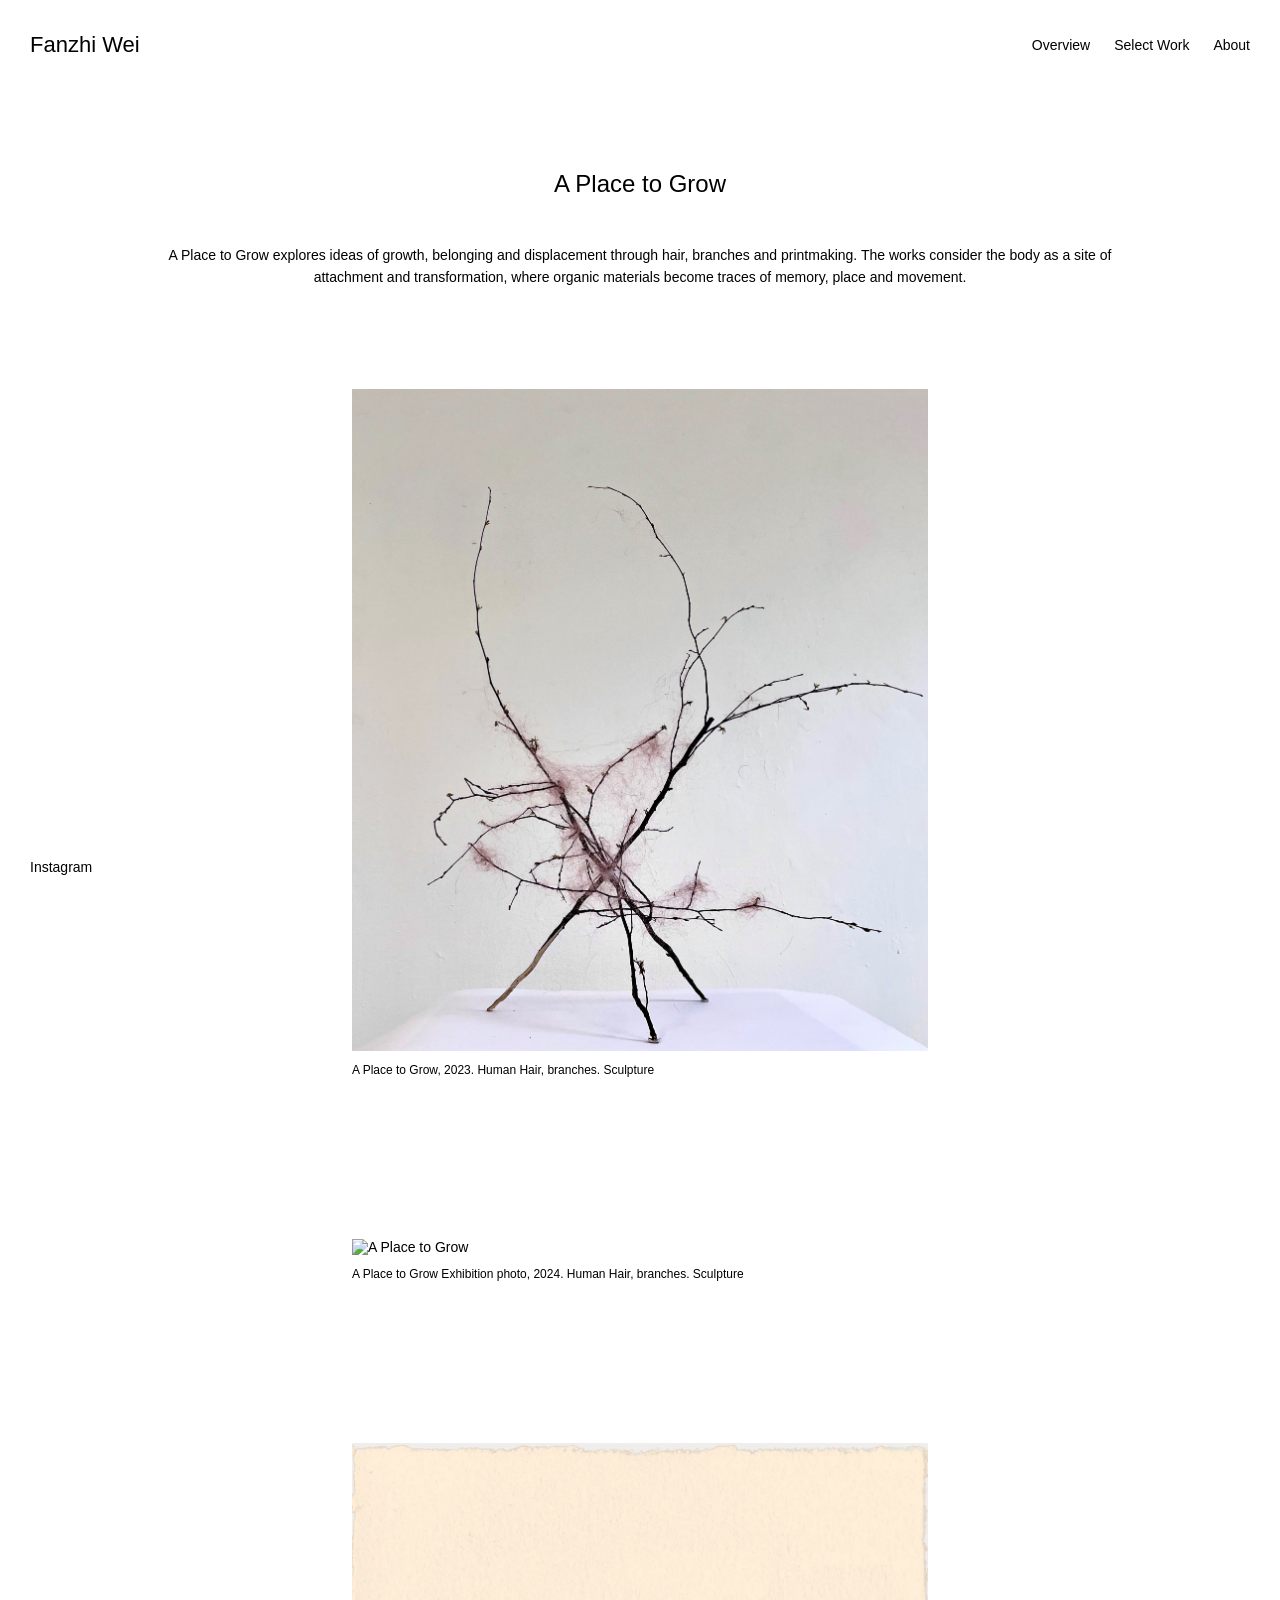
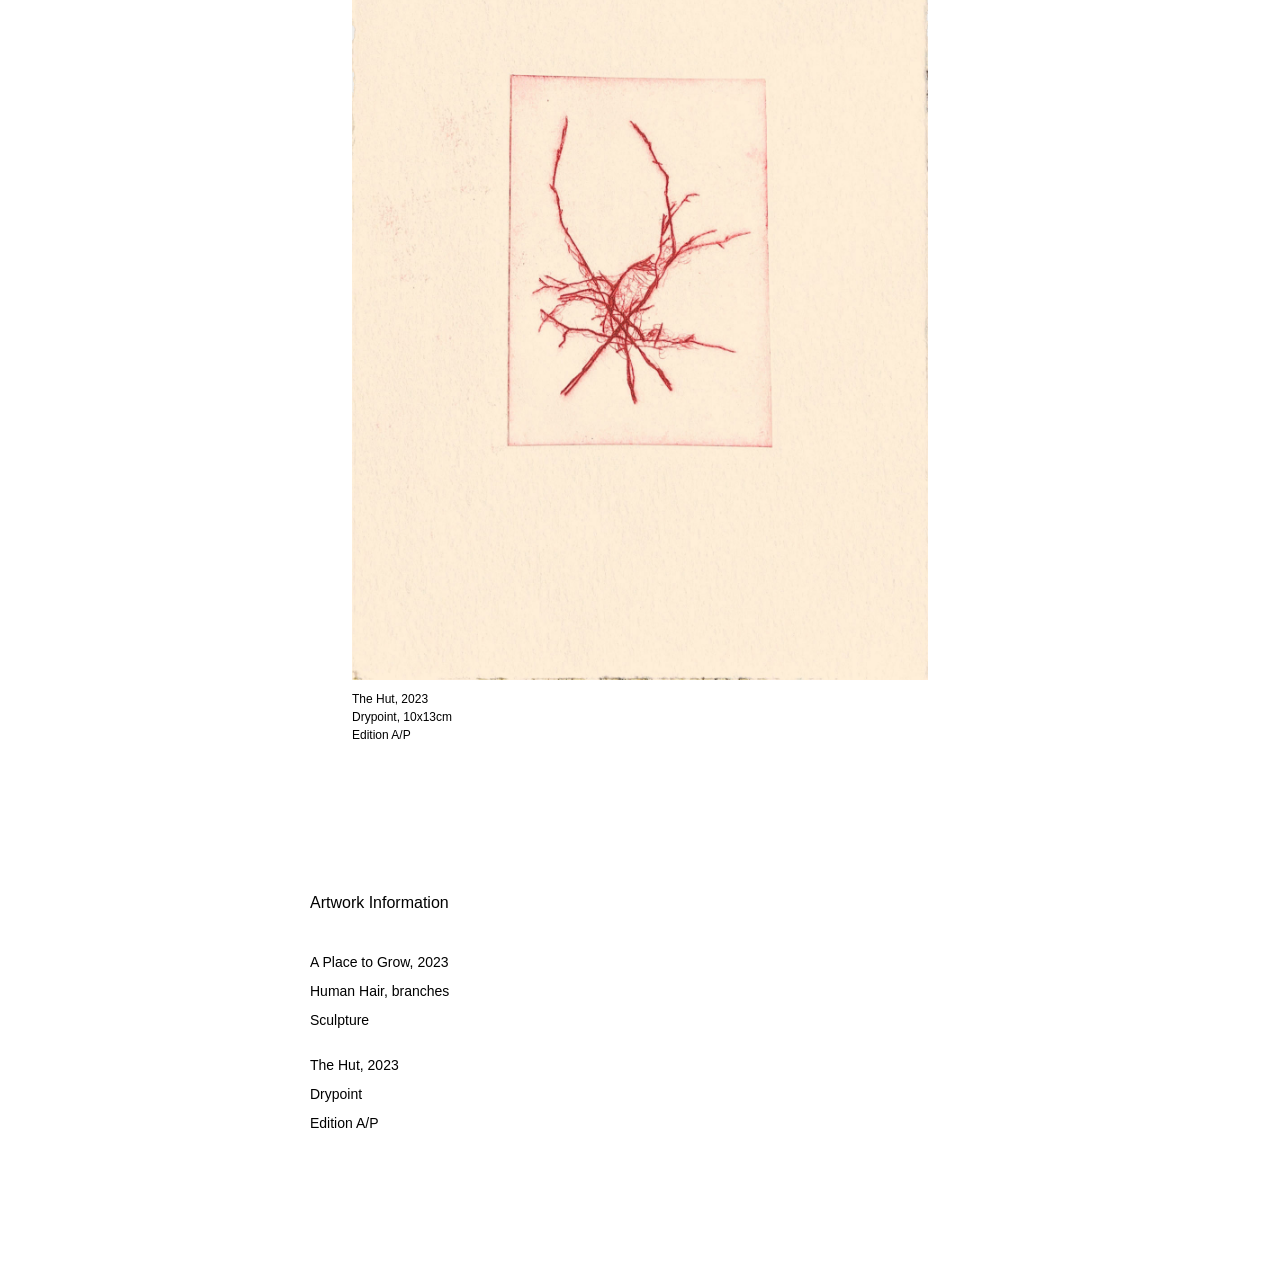
==== a-place-to-grow.html @ f87d7dd7 "Initial commit" ====
<!DOCTYPE html>
<html lang="en">

<head>

    <meta charset="UTF-8">

    <meta name="viewport" content="width=device-width, initial-scale=1.0">

    <title>A Place to Grow — Fanzhi Wei</title>

    <link rel="stylesheet" href="style.css">

</head>


<body>


    <!-- Header -->

    <header class="site-header">

        <a href="index.html" class="artist-name">
            Fanzhi Wei
        </a>


        <nav class="main-navigation">

            <a href="index.html">
                Overview
            </a>


            <div class="work-menu">

                <a href="select-work.html" class="work-link">
                    Select Work
                </a>


                <div class="work-dropdown">

                    <a href="entangled-body.html">
                        Entangled Body
                    </a>

                    <a href="a-place-to-grow.html">
                        A Place to Grow
                    </a>

                    <a href="hair.html">
                        Hair
                    </a>

                    <a href="printmaking.html">
                        Printmaking
                    </a>

                    <a href="ceramics.html">
                        Ceramics
                    </a>

                    <a href="material-trace.html">
                        Material / Trace
                    </a>

                </div>

            </div>


            <a href="about.html">
                About
            </a>

        </nav>

    </header>



    <!-- Project Page -->

    <main class="project-page">


        <!-- Project Header -->

        <section class="project-header">

            <h1>
                A Place to Grow
            </h1>


            <div class="project-statement">

                <p>
                    A Place to Grow explores ideas of growth,
                    belonging and displacement through hair,
                    branches and printmaking. The works consider
                    the body as a site of attachment and transformation,
                    where organic materials become traces of memory,
                    place and movement.
                </p>

            </div>

        </section>



        <!-- Project Images -->

        <section class="project-images">


            <!-- Artwork 01 -->

            <figure class="project-image">

                <img
                    class="portrait-image"
                    src="images/A-Place-to-Grow-exhibitionshooting01.jpg
                    "
                    alt="A Place to Grow"
                >

                <figcaption>
                    A Place to Grow, 2023. Human Hair, branches. Sculpture
                </figcaption>

            </figure>


            <!-- Artwork 02 -->

            <figure class="project-image">

                <img
                    class="portrait-image"
                    src="images/A Place to Grow exhibitionshooting06.jpg"
                    alt="A Place to Grow"
                >

                <figcaption>
                    A Place to Grow Exhibition photo, 2024. Human Hair, branches. Sculpture
                </figcaption>

            </figure> 


            <!-- Artwork 03 -->

            <figure class="project-image">

                <img
                    class="portrait-image"
                    src="images/A Place to Grow Drypoint.jpg"
                    alt="A Place to Grow Drypoint"
                >

                <figcaption>
                    The Hut, 2023<br>
                    Drypoint, 10x13cm<br>
                    Edition A/P
                </figcaption>

            </figure> 


        </section>



        <!-- Artwork Information -->

        <section class="artwork-information">

            <h2>
                Artwork Information
            </h2>


            <div class="artwork-info-item">

                <p>
                    A Place to Grow, 2023
                </p>

                <p>
                    Human Hair, branches
                </p>

                <p>
                    Sculpture
                </p>


                <br>


                <p>
                    The Hut, 2023
                </p>

                <p>
                    Drypoint
                </p>

                <p>
                    Edition A/P
                </p>

            </div>

        </section>


    </main>



    <!-- Instagram -->

    <a
        href="https://www.instagram.com/fanzhiweiart/"
        target="_blank"
        class="instagram"
        aria-label="Instagram"
    >
        Instagram
    </a>


</body>

</html>
---- style.css ----
/* =========================
   Basic settings
========================= */

* {
    box-sizing: border-box;
}

html,
body {
    margin: 0;
    padding: 0;
    width: 100%;
    height: 100%;
}

body {
    background: white;
    color: black;
    font-family: Arial, Helvetica, sans-serif;
    font-size: 14px;
}


/* =========================
   Header
========================= */

.site-header {
    position: fixed;
    top: 0;
    left: 0;

    width: 100%;
    height: 90px;

    padding: 0 30px;

    display: flex;
    align-items: center;
    justify-content: space-between;

    z-index: 100;
}


/* Artist name */

.artist-name {
    color: black;
    text-decoration: none;

    font-size: 22px;
    line-height: 1;
}


/* Navigation */

.main-navigation {
    display: flex;
    align-items: center;
    gap: 24px;
}
.work-dropdown {
    font-size: 14px;
}
.main-navigation a {
    color: black;
    text-decoration: none;
    white-space: nowrap;
}

.main-navigation a:hover {
    opacity: 0.5;
}


.work-menu {
    position: relative;
}

.work-dropdown {
    position: absolute;

    top: 100%;
    right: 0;

    display: flex;
    flex-direction: column;

    gap: 8px;

    min-width: 180px;

    padding: 14px 16px;

    background: rgba(255, 255, 255, 0.788);

   border: 1px solid rgba(0, 0, 0, 0.3);

    opacity: 0;
    visibility: hidden;
    pointer-events: none;

    transform: translateY(-5px);

    transition:
        opacity 0.2s ease,
        transform 0.2s ease,
        visibility 0.2s ease;

    z-index: 200;
}

.work-menu:hover .work-dropdown {
    opacity: 1;
    visibility: visible;
    pointer-events: auto;

    transform: translateY(0);
}

.work-dropdown a {
    display: block;

    color: black;
    text-decoration: none;
    white-space: nowrap;
}

.work-dropdown a:hover {
    opacity: 0.5;
}



/* =========================
   Overview
========================= */

.overview {
    position: relative;

    width: 100%;
    height: 100vh;

    overflow: hidden;
}


/* =========================
   Slider buttons
========================= */

.slider-button {
    position: absolute;

    top: 50%;

    transform: translateY(-50%);

    z-index: 50;

    width: 50px;
    height: 50px;

    border: none;

    background: transparent;

    color: black;

    font-family: Arial, Helvetica, sans-serif;
    font-size: 24px;

    cursor: pointer;

    display: flex;
    align-items: center;
    justify-content: center;

    padding: 0;
}

.slider-button:hover {
    opacity: 0.5;
}


.slider-prev {
    left: 35px;
}

.slider-next {
    right: 35px;
}

/* Horizontal artwork scrolling area */

.artwork-scroll {
    position: absolute;

    top: 90px;
    left: 0;

    width: 100%;
    height: calc(100vh - 90px);

    display: flex;
    align-items: center;

    gap: 8vw;

    overflow-x: auto;
    overflow-y: hidden;

    padding-left: 10vw;
    padding-right: 10vw;

    scroll-snap-type: x mandatory;

    scrollbar-width: none;
}

.artwork-scroll::-webkit-scrollbar {
    display: none;
}


/* Each artwork */

.overview-artwork {
    position: relative;

    flex: 0 0 100%;

    height: 100%;

    display: flex;
    align-items: center;
    justify-content: center;

    scroll-snap-align: center;
}




.image-container {
    position: relative;

    max-width: 70vw;
    max-height: 70vh;

    display: inline-block;
}

/* Artwork image */

.overview-artwork img {
    display: block;

    max-width: 70vw;
    max-height: 70vh;

    width: auto;
    height: auto;

    object-fit: contain;
}


/* Artwork title */

.artwork-title {
    position: absolute;

    left: 18px;
    bottom: 18px;

    color: white;

    font-size: 14px;
    line-height: 1.2;

    z-index: 2;

    pointer-events: none;
}


/* =========================
   Instagram
========================= */

.instagram {
    position: fixed;

    left: 30px;
    bottom: 25px;

    color: black;
    text-decoration: none;

    font-size: 14px;

    z-index: 100;
}

.instagram:hover {
    opacity: 0.5;
}


/* =========================
   Mobile
========================= */

@media (max-width: 700px) {
/* =========================
   About Mobile
========================= */

@media (max-width: 700px) {

    .about-page {

        padding-top: 110px;

        padding-bottom: 100px;

    }


    .about-layout {

        width: 88vw;

        display: flex;

        flex-direction: column;

    }


    .about-photo {

        width: 100%;

        padding-top: 20px;

        padding-bottom: 70px;

        justify-content: center;

    }


    .about-photo img {

        width: 45vw;

        max-width: 220px;

    }


    .about-content {

        width: 100%;

    }


    .about-section {

        padding-bottom: 90px;

    }


    .about-section h1 {

        font-size: 20px;

        margin-bottom: 40px;

    }


    .about-section h2 {

        font-size: 16px;

        margin-bottom: 30px;

    }


    .about-statement p {

        font-size: 14px;

        line-height: 1.65;

    }


    .about-list-item {

        grid-template-columns: 1fr;

        row-gap: 5px;

    }


    .exhibition-item {

        grid-template-columns: 60px 1fr;

        column-gap: 20px;

    }

}
   .site-header {
    position: fixed;
    top: 0;
    left: 0;

    width: 100%;
    height: 90px;

    padding: 0 30px;

    display: flex;
    align-items: center;
    justify-content: center;

    gap: 120px;

    z-index: 100;
}

    .artist-name {
        font-size: 28px;
        line-height: 1;
    }

    .main-navigation {
        gap: 12px;
        font-size: 12px;
    }

    .overview {
        padding-top: 70px;
    }

    .artwork-scroll {
        padding-left: 5vw;
        padding-right: 5vw;

        gap: 5vw;
    }

   

    .instagram {
        left: 18px;
        bottom: 18px;
    }
}
/* =========================
   Select Work Page
========================= */

.select-work-page {
    width: 100%;
    min-height: 100vh;

    padding-top: 150px;
    padding-bottom: 100px;

    display: flex;
    justify-content: center;
}


.project-list {
    width: 80vw;

    display: flex;
    flex-direction: column;

    align-items: center;

    gap: 22px;
}


.project-link {
    color: black;

    text-decoration: none;

    font-size: 14px;

    line-height: 1.3;

    transition: opacity 0.2s ease;
}


.project-link:hover {
    opacity: 0.45;
}
/* =========================
   Project Page
========================= */

.project-page {
    width: 100%;

    padding-top: 130px;
    padding-bottom: 120px;
}


/* =========================
   Project Header
========================= */

.project-header {
    width: 100%;

    text-align: center;

    padding: 40px 20px 100px;
}


.project-header h1 {
    margin: 0;

    font-size: 24px;

    font-weight: normal;

    line-height: 1.2;
}


.project-statement {
    width: 85vw;
    max-width: 1000px;
    margin: 45px auto 0;
}


.project-statement p {
    margin: 0;

    font-size: 14px;

    line-height: 1.6;
}


/* =========================
   Project Images
========================= */

.project-images {
    width: 100%;

    display: flex;

    flex-direction: column;

    align-items: center;

    gap: 160px;

    padding: 0 5vw;
}


.project-image {
    margin: 0;

    width: 100%;

    display: flex;

    flex-direction: column;

    align-items: center;
}
.project-image figcaption {
    width: 75vw;

    margin-top: 12px;

    font-size: 11px;

    line-height: 1.5;

    text-align: left;

    color: black;
}

.project-image:has(.portrait-image) figcaption {
    width: 43vw;
}


.project-image img {
    display: block;

    width: 75vw;

    height: auto;

    object-fit: contain;
}
.project-image img.portrait-image {
    width: 43vw;
}

/* =========================
   Artwork Information
========================= */

.artwork-information {
    width: 100%;

    max-width: 700px;

    margin: 150px auto 0;

    padding: 0 20px;
}


.artwork-information h2 {
    margin: 0 0 40px;

    font-size: 16px;

    font-weight: normal;
}


.artwork-info-item p {
    margin: 0 0 8px;

    font-size: 14px;

    line-height: 1.5;
}

/* =========================
   Fullscreen Image Viewer
========================= */

.image-lightbox {
    position: fixed;
    inset: 0;

    width: 100vw;
    height: 100vh;

    background: rgba(255, 255, 255, 0.96);

    display: flex;
    align-items: center;
    justify-content: center;

    padding: 20px;

    z-index: 99999;

    opacity: 0;
    visibility: hidden;

    transition: opacity 0.2s ease;

    cursor: zoom-out;
}

.image-lightbox.active {
    opacity: 1;
    visibility: visible;
}

.image-lightbox img {
    display: block !important;

    width: auto !important;
    height: auto !important;

    max-width: 130vw !important;
    max-height: 130vh !important;

    object-fit: contain;

    cursor: zoom-out;
}
/* =========================
   Printmaking Categories
========================= */

.printmaking-categories {

    width: 100%;

    min-height: 45vh;

    display: flex;

    align-items: center;

    justify-content: center;

    gap: 12vw;

}


.printmaking-category {

    color: black;

    text-decoration: none;

    font-size: 18px;

}


.printmaking-category:hover {

    opacity: 0.5;

}

/* =========================
   Printmaking Artwork Images
========================= */

.project-images .project-image {
    width: 45vw;
    max-width: 600px;
    margin: 0 auto;
}

.project-images .project-image img {
    width: 100%;
    height: auto;
    display: block;
}

.project-images .project-image figcaption {
    width: 100%;
    text-align: left;
    margin-top: 10px;
    font-size: 12px;
    line-height: 1.5;
}
/* =========================
   Material / Trace
   Detail Image Grid
========================= */

.detail-image-grid {

    width: 70%;

    margin-left: auto;
    margin-right: auto;

    display: grid;

    grid-template-columns: repeat(2, 1fr);

    column-gap: 50px;

    row-gap: 120px;

    justify-content: center;

}


.detail-image {

    width: 100% !important;

    margin: 0 !important;

}


.detail-image img {

    display: block;

    width: 100%;

    height: auto;

    margin-left: auto;
    margin-right: auto;

}
/* =========================
   Global Image Lightbox
========================= */

.image-lightbox {

    position: fixed;

    inset: 0;

    width: 100vw;

    height: 100vh;

    background: rgba(255, 255, 255, 0.96);

    display: flex;

    align-items: center;

    justify-content: center;

    opacity: 0;

    visibility: hidden;

    pointer-events: none;

    z-index: 9999;

}


.image-lightbox.active {

    opacity: 1;

    visibility: visible;

    pointer-events: auto;

}


.lightbox-image {

    max-width: 90vw;

    max-height: 90vh;

    width: auto;

    height: auto;

    object-fit: contain;

    cursor: grab;

    user-select: none;

    -webkit-user-drag: none;

    transform-origin: center center;

}


.lightbox-image.dragging {

    cursor: grabbing;

}


body.lightbox-open {

    overflow: hidden;

}

/* =========================
   Screen Printing Image Zoom
========================= */

.screenprint-image {
    position: relative;

    z-index: 1;

    cursor: zoom-in;

    transition: transform 0.25s ease;

    transform-origin: center center;

    user-select: none;

    -webkit-user-drag: none;
}


.screenprint-image.zoomed {
    z-index: 9999;

    cursor: grab;

    transform: scale(2.5);
}


.screenprint-image.zoomed.dragging {
    z-index: 10000;

    cursor: grabbing;
}

/* =========================
   About Page
========================= */

.about-page {

    width: 100%;

    padding-top: 100px;

    padding-bottom: 150px;

}


/* =========================
   About Layout
========================= */

.about-layout {

    width: 90vw;

    margin: 0 auto;

    display: grid;

    grid-template-columns: 35vw 1fr;

    column-gap: 8vw;

    align-items: start;

}


/* =========================
   Artist Photo
========================= */

.about-photo {

    width: 35vw;

    display: flex;

    justify-content: center;

    align-items: flex-start;

    padding-top: 70px;

}


.about-photo img {

    display: block;

    width: 20vw;

    max-width: 300px;

    height: auto;

    object-fit: contain;

}


/* =========================
   About Content
========================= */

.about-content {

    width: 100%;

}


.about-section {

    width: 100%;

    margin: 0;

    padding-bottom: 130px;

}


.about-section h1,
.about-section h2 {

    margin: 0;

    font-weight: normal;

}


.about-section h1 {

    font-size: 24px;

    line-height: 1.2;

    margin-bottom: 55px;

}


.about-section h2 {

    font-size: 18px;

    line-height: 1.3;

    margin-bottom: 40px;

}


/* =========================
   Artist Statement
========================= */

.about-statement {

    max-width: 750px;

}


.about-statement p {

    margin: 0 0 24px;

    font-size: 15px;

    line-height: 1.8;

}


/* =========================
   Bio
========================= */

.about-text {

    max-width: 700px;

}


.about-text p {

    margin: 0 0 22px;

    font-size: 14px;

    line-height: 1.8;

}


/* =========================
   Education / Lists
========================= */

.about-list {

    width: 100%;

}


.about-list-item {

    display: grid;

    grid-template-columns: 260px 1fr;

    column-gap: 40px;

    margin-bottom: 24px;

    font-size: 14px;

    line-height: 1.8;

}


.about-list-item strong {

    font-weight: normal;

}


/* =========================
   Exhibitions
========================= */

.exhibition-item {

    display: grid;

    grid-template-columns: 80px 1fr;

    column-gap: 30px;

    margin-bottom: 22px;

    font-size: 14px;

    line-height: 1.8;

}


/* =========================
   CV
========================= */

.cv-section {

    padding-bottom: 80px;

}


.cv-content {

    max-width: 600px;

}


.cv-content p {

    margin: 0 0 25px;

    font-size: 14px;

    line-height: 1.8;

}


.cv-link {

    color: black;

    text-decoration: none;

    font-size: 14px;

}


.cv-link:hover {

    opacity: 0.5;

}
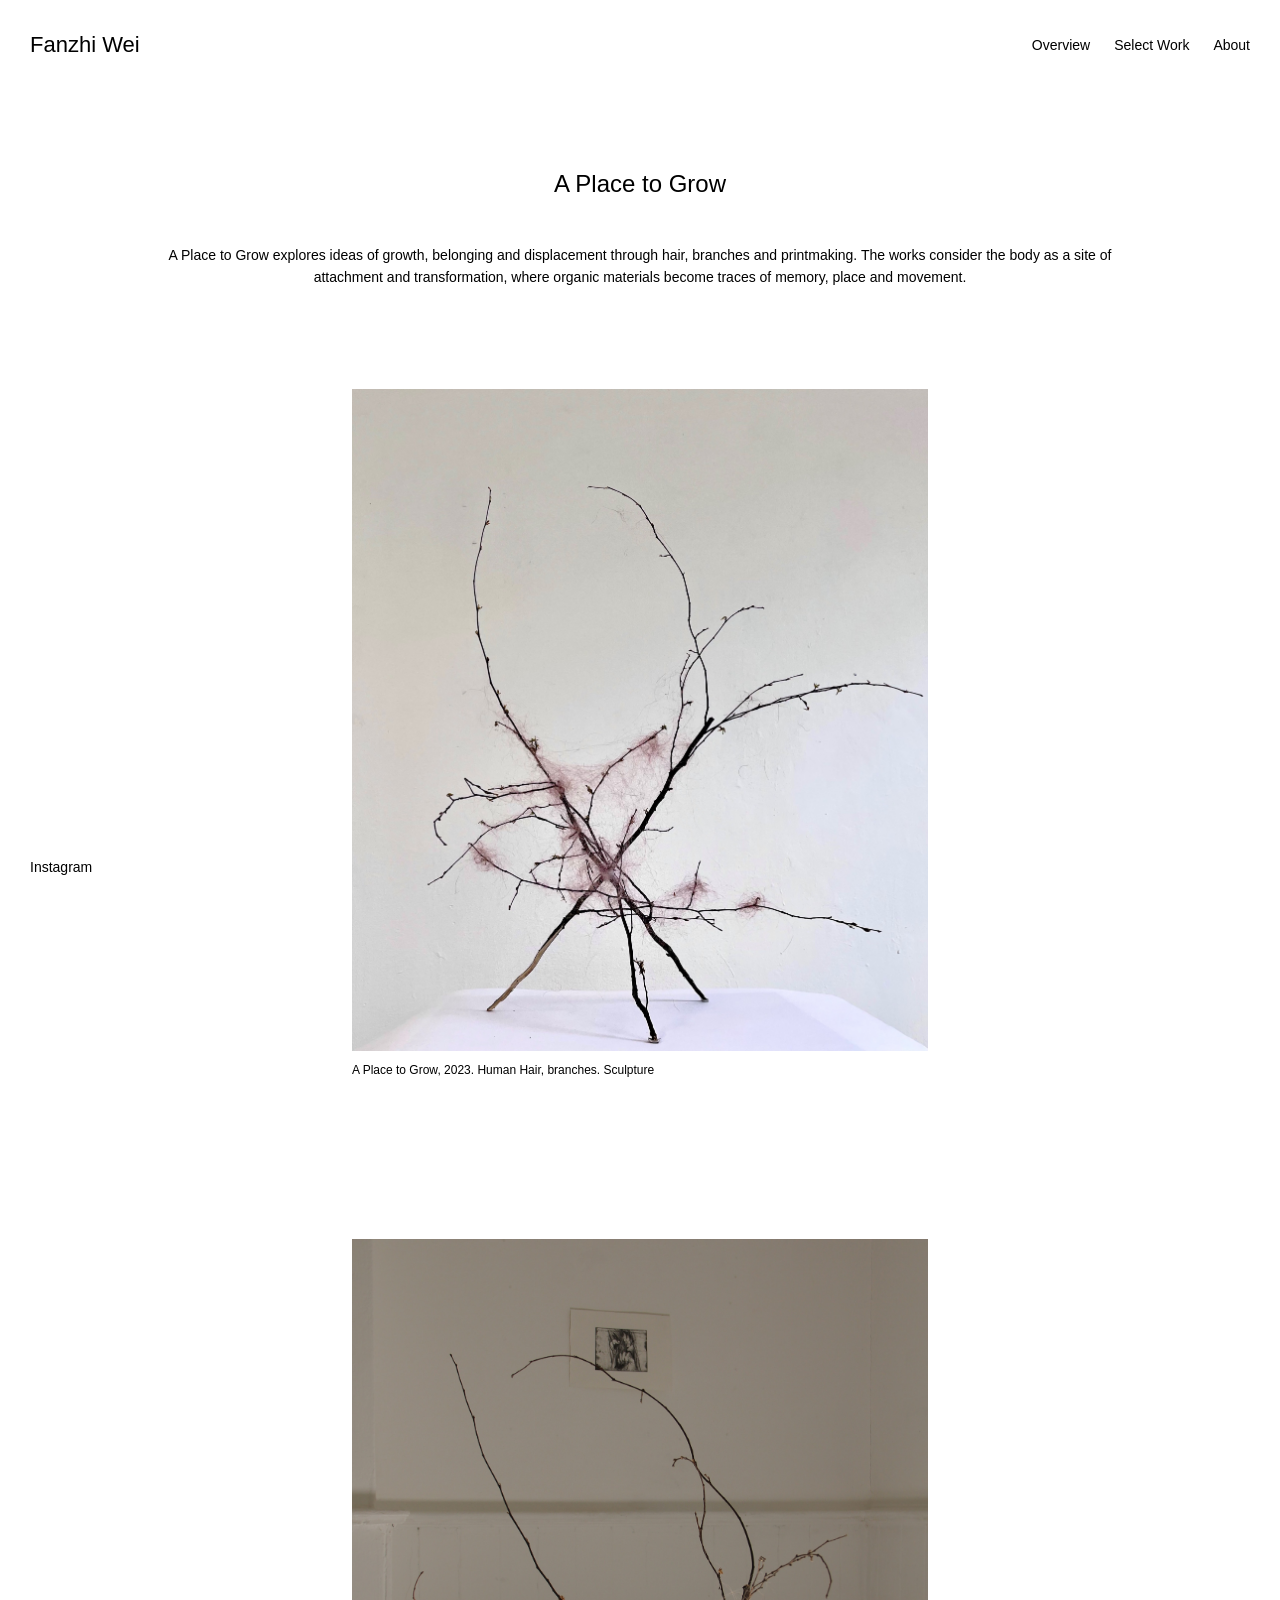
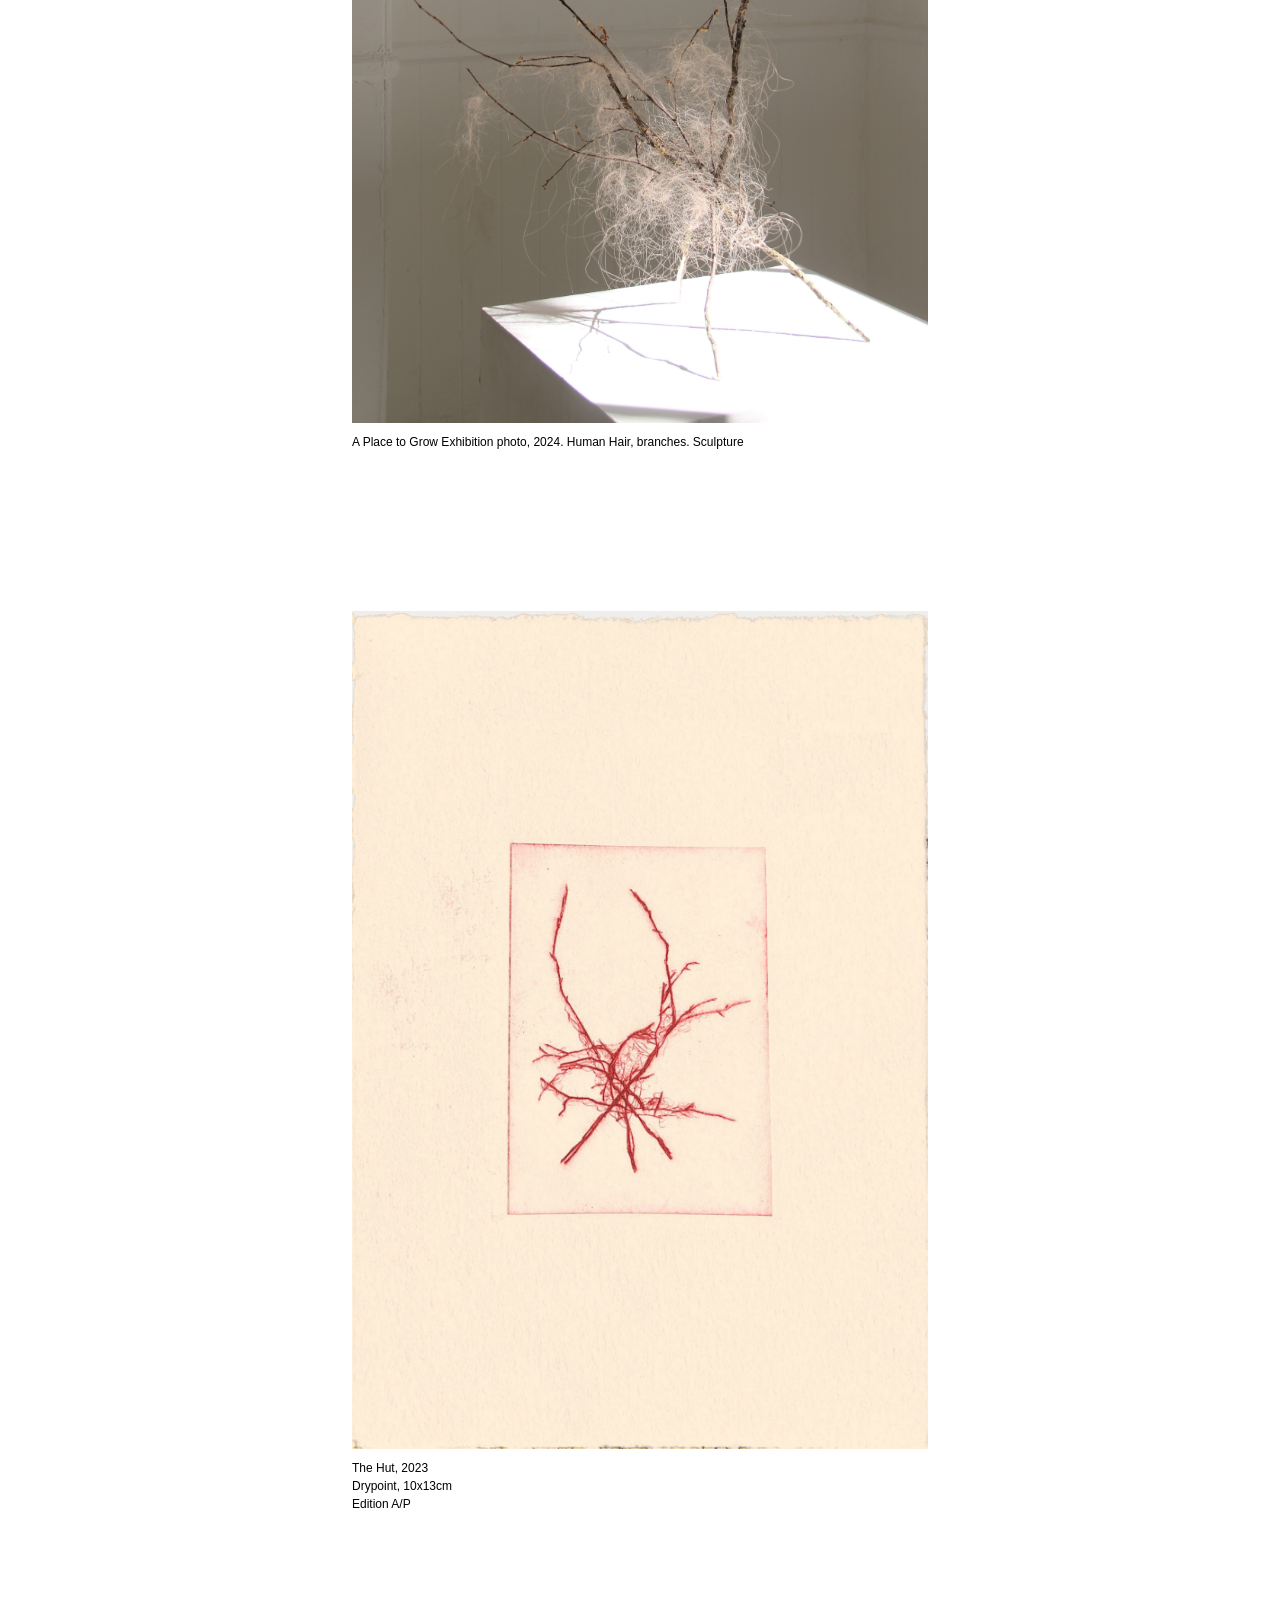
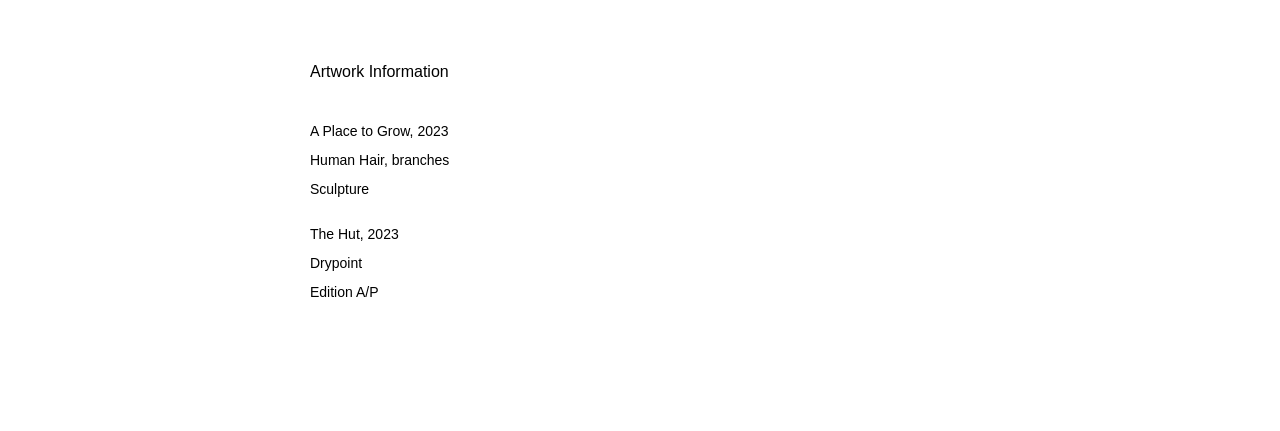
==== commit 1f9ed476: "Fix image source filename case sensitivity" ====
--- a/a-place-to-grow.html
+++ b/a-place-to-grow.html
@@ -141,7 +141,7 @@
 
                 <img
                     class="portrait-image"
-                    src="images/A Place to Grow exhibitionshooting06.jpg"
+                    src="images/A Place to Grow exhibitionshooting06.JPG"
                     alt="A Place to Grow"
                 >
 
@@ -237,4 +237,4 @@
 
 </body>
 
-</html>+</html>
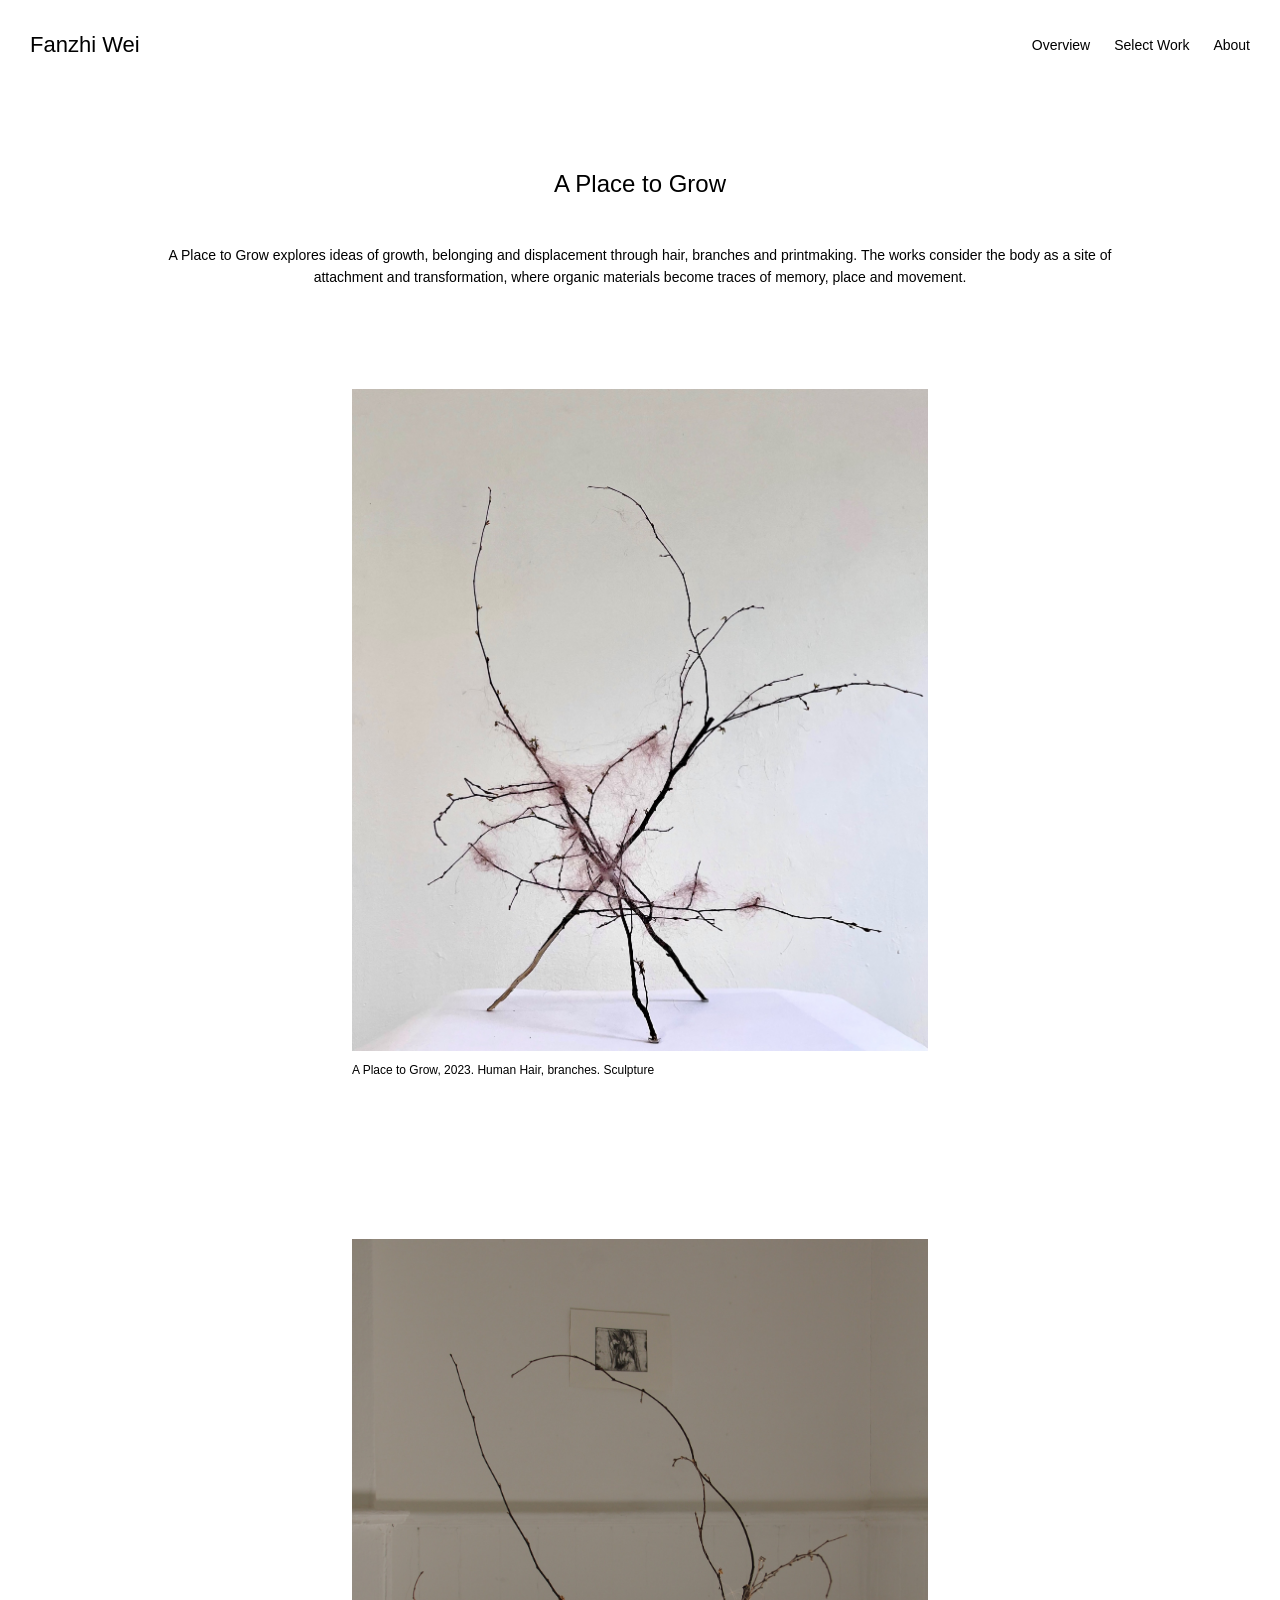
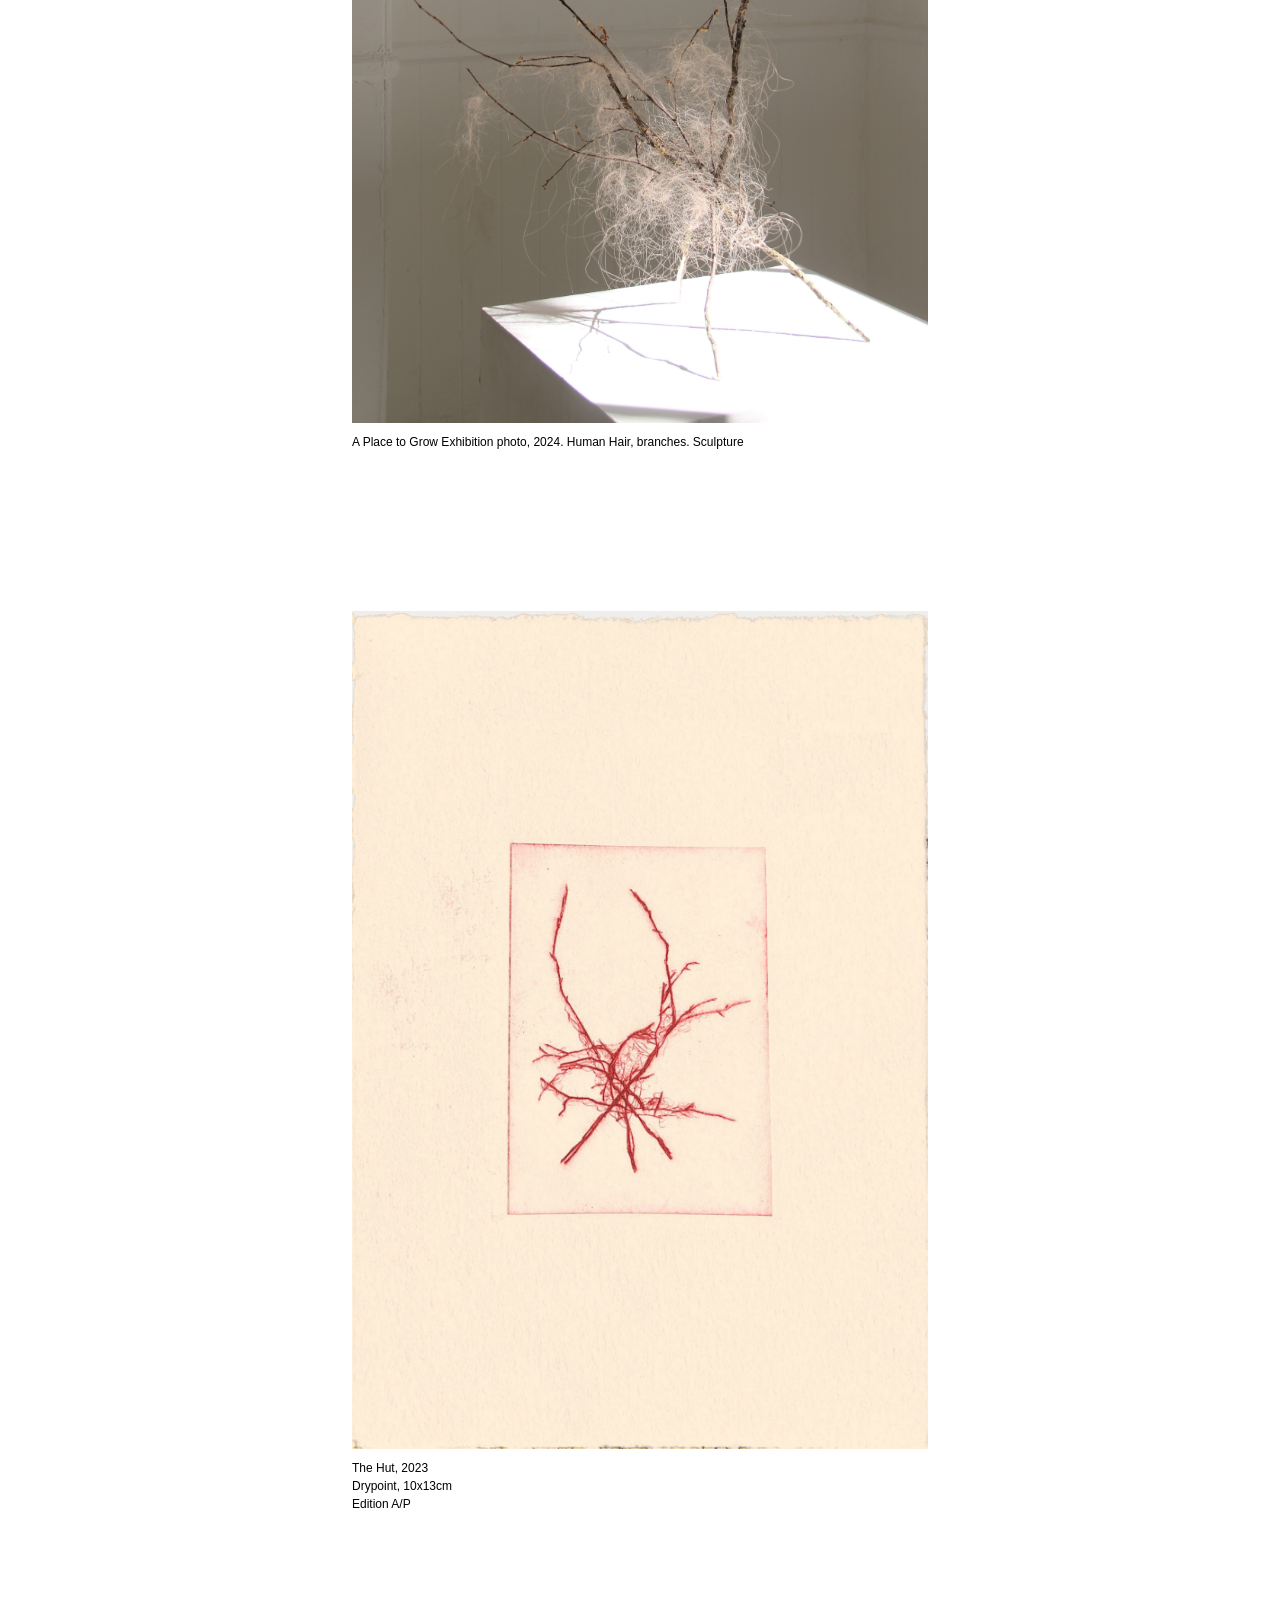
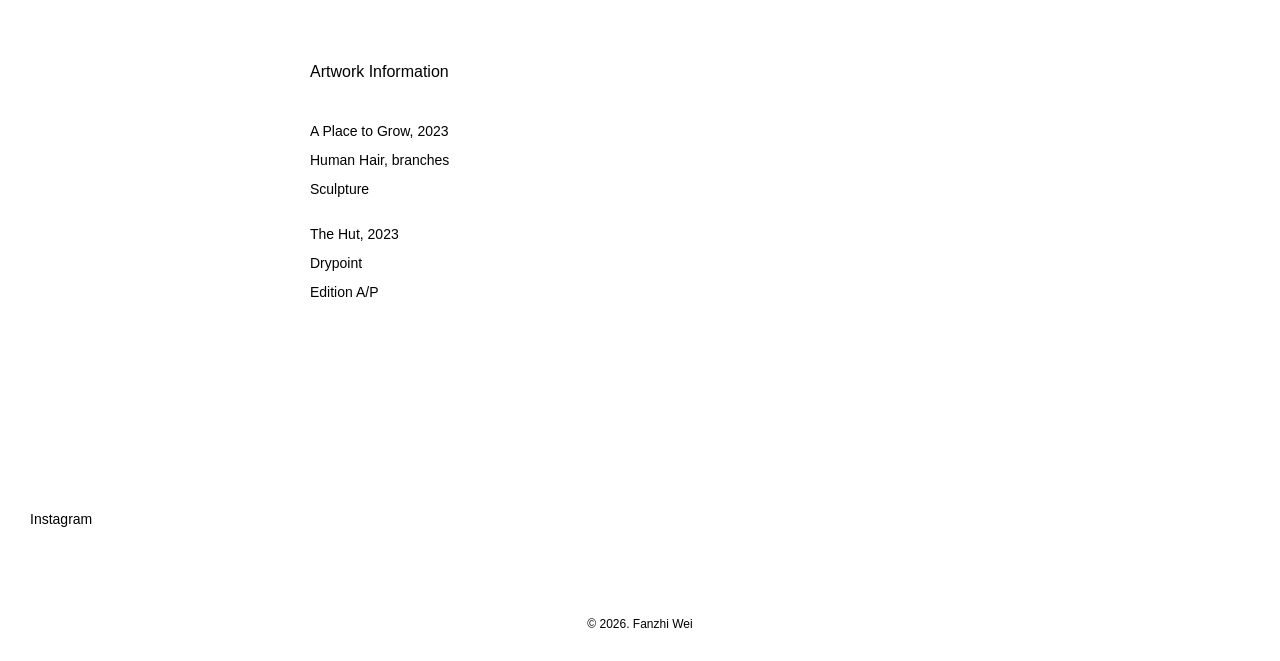
==== commit 746f66ef: "Add footer with copyright information" ====
--- a/a-place-to-grow.html
+++ b/a-place-to-grow.html
@@ -50,8 +50,8 @@
                         A Place to Grow
                     </a>
 
-                    <a href="hair.html">
-                        Hair
+                    <a href="hair-glove.html">
+                        Hair Glove
                     </a>
 
                     <a href="printmaking.html">
@@ -141,7 +141,7 @@
 
                 <img
                     class="portrait-image"
-                    src="images/A Place to Grow exhibitionshooting06.JPG"
+                    src="images/A-Place-to-Grow-exhibitionshooting06.JPG"
                     alt="A Place to Grow"
                 >
 
@@ -233,7 +233,11 @@
     >
         Instagram
     </a>
-
+    
+<script src="../image-lightbox.js"></script>
+    <footer class="site-footer">
+    © 2026. Fanzhi Wei
+</footer>
 
 </body>
 
--- a/style.css
+++ b/style.css
@@ -9,9 +9,10 @@
 html,
 body {
     margin: 0;
+   font-family: Arial, Helvetica, sans-serif;
     padding: 0;
     width: 100%;
-    height: 100%;
+    min-height: 100%;
 }
 
 body {
@@ -62,9 +63,11 @@
     align-items: center;
     gap: 24px;
 }
+
 .work-dropdown {
     font-size: 14px;
 }
+
 .main-navigation a {
     color: black;
     text-decoration: none;
@@ -97,7 +100,7 @@
 
     background: rgba(255, 255, 255, 0.788);
 
-   border: 1px solid rgba(0, 0, 0, 0.3);
+    border: 1px solid rgba(0, 0, 0, 0.3);
 
     opacity: 0;
     visibility: hidden;
@@ -134,7 +137,6 @@
 }
 
 
-
 /* =========================
    Overview
 ========================= */
@@ -143,7 +145,7 @@
     position: relative;
 
     width: 100%;
-    height: 100vh;
+    height: calc(100vh - 90px);
 
     overflow: hidden;
 }
@@ -196,16 +198,19 @@
     right: 35px;
 }
 
-/* Horizontal artwork scrolling area */
+
+/* =========================
+   Homepage Artwork Slider
+========================= */
 
 .artwork-scroll {
     position: absolute;
 
-    top: 90px;
+    top: 0;
     left: 0;
 
     width: 100%;
-    height: calc(100vh - 90px);
+    height: 100%;
 
     display: flex;
     align-items: center;
@@ -228,7 +233,9 @@
 }
 
 
-/* Each artwork */
+/* =========================
+   Each Homepage Artwork
+========================= */
 
 .overview-artwork {
     position: relative;
@@ -245,7 +252,9 @@
 }
 
 
-
+/* =========================
+   Homepage Image Container
+========================= */
 
 .image-container {
     position: relative;
@@ -256,7 +265,10 @@
     display: inline-block;
 }
 
-/* Artwork image */
+
+/* =========================
+   Homepage Artwork Image
+========================= */
 
 .overview-artwork img {
     display: block;
@@ -271,7 +283,9 @@
 }
 
 
-/* Artwork title */
+/* =========================
+   Artwork title
+========================= */
 
 .artwork-title {
     position: absolute;
@@ -295,10 +309,14 @@
 ========================= */
 
 .instagram {
-    position: fixed;
-
-    left: 30px;
-    bottom: 25px;
+    position: relative;
+
+    display: block;
+
+    left: auto;
+    bottom: auto;
+
+    margin: 80px 30px 30px;
 
     color: black;
     text-decoration: none;
@@ -314,371 +332,220 @@
 
 
 /* =========================
-   Mobile
-========================= */
-
-@media (max-width: 700px) {
-/* =========================
-   About Mobile
-========================= */
-
-@media (max-width: 700px) {
-
-    .about-page {
-
-        padding-top: 110px;
-
-        padding-bottom: 100px;
-
-    }
-
-
-    .about-layout {
-
-        width: 88vw;
-
-        display: flex;
-
-        flex-direction: column;
-
-    }
-
-
-    .about-photo {
-
-        width: 100%;
-
-        padding-top: 20px;
-
-        padding-bottom: 70px;
-
-        justify-content: center;
-
-    }
-
-
-    .about-photo img {
-
-        width: 45vw;
-
-        max-width: 220px;
-
-    }
-
-
-    .about-content {
-
-        width: 100%;
-
-    }
-
-
-    .about-section {
-
-        padding-bottom: 90px;
-
-    }
-
-
-    .about-section h1 {
-
-        font-size: 20px;
-
-        margin-bottom: 40px;
-
-    }
-
-
-    .about-section h2 {
-
-        font-size: 16px;
-
-        margin-bottom: 30px;
-
-    }
-
-
-    .about-statement p {
-
-        font-size: 14px;
-
-        line-height: 1.65;
-
-    }
-
-
-    .about-list-item {
-
-        grid-template-columns: 1fr;
-
-        row-gap: 5px;
-
-    }
-
-
-    .exhibition-item {
-
-        grid-template-columns: 60px 1fr;
-
-        column-gap: 20px;
-
-    }
-
-}
-   .site-header {
+   Select Work Page
+========================= */
+
+.select-work-page {
+    width: 100%;
+    min-height: 100vh;
+
+    padding-top: 150px;
+    padding-bottom: 100px;
+
+    display: flex;
+    justify-content: center;
+}
+
+
+.project-list {
+    width: 80vw;
+
+    display: flex;
+    flex-direction: column;
+
+    align-items: center;
+
+    gap: 22px;
+}
+
+
+.project-link {
+    color: black;
+
+    text-decoration: none;
+
+    font-size: 14px;
+
+    line-height: 1.3;
+
+    transition: opacity 0.2s ease;
+}
+
+
+.project-link:hover {
+    opacity: 0.45;
+}
+
+
+/* =========================
+   Project Page
+========================= */
+
+.project-page {
+    width: 100%;
+
+    padding-top: 130px;
+    padding-bottom: 120px;
+}
+
+
+/* =========================
+   Project Header
+========================= */
+
+.project-header {
+    width: 100%;
+
+    text-align: center;
+
+    padding: 40px 20px 100px;
+}
+
+
+.project-header h1 {
+    margin: 0;
+
+    font-size: 24px;
+
+    font-weight: normal;
+
+    line-height: 1.2;
+}
+
+
+.project-statement {
+    width: 85vw;
+    max-width: 1000px;
+
+    margin: 45px auto 0;
+}
+
+
+.project-statement p {
+    margin: 0;
+
+    font-size: 14px;
+
+    line-height: 1.6;
+}
+
+
+/* =========================
+   Project Images
+========================= */
+
+.project-images {
+    width: 100%;
+
+    display: flex;
+    flex-direction: column;
+
+    align-items: center;
+
+    gap: 160px;
+
+    padding: 0 5vw;
+}
+
+
+.project-image {
+    margin: 0;
+
+    width: 100%;
+
+    display: flex;
+    flex-direction: column;
+
+    align-items: center;
+}
+
+
+.project-image figcaption {
+    width: 75vw;
+
+    margin-top: 12px;
+
+    font-size: 11px;
+
+    line-height: 1.5;
+
+    text-align: left;
+
+    color: black;
+}
+
+
+.project-image:has(.portrait-image) figcaption {
+    width: 43vw;
+}
+
+
+.project-image img {
+    display: block;
+
+    width: 75vw;
+
+    height: auto;
+
+    object-fit: contain;
+}
+
+
+.project-image img.portrait-image {
+    width: 43vw;
+}
+
+
+/* =========================
+   Artwork Information
+========================= */
+
+.artwork-information {
+    width: 100%;
+
+    max-width: 700px;
+
+    margin: 150px auto 0;
+
+    padding: 0 20px;
+}
+
+
+.artwork-information h2 {
+    margin: 0 0 40px;
+
+    font-size: 16px;
+
+    font-weight: normal;
+}
+
+
+.artwork-info-item p {
+    margin: 0 0 8px;
+
+    font-size: 14px;
+
+    line-height: 1.5;
+}
+
+
+/* =========================
+   Fullscreen Image Viewer
+========================= */
+
+.image-lightbox {
     position: fixed;
-    top: 0;
-    left: 0;
-
-    width: 100%;
-    height: 90px;
-
-    padding: 0 30px;
+    inset: 0;
+
+    width: 100vw;
+    height: 100vh;
+
+    background: rgba(255, 255, 255, 0.96);
 
     display: flex;
     align-items: center;
     justify-content: center;
 
-    gap: 120px;
-
-    z-index: 100;
-}
-
-    .artist-name {
-        font-size: 28px;
-        line-height: 1;
-    }
-
-    .main-navigation {
-        gap: 12px;
-        font-size: 12px;
-    }
-
-    .overview {
-        padding-top: 70px;
-    }
-
-    .artwork-scroll {
-        padding-left: 5vw;
-        padding-right: 5vw;
-
-        gap: 5vw;
-    }
-
-   
-
-    .instagram {
-        left: 18px;
-        bottom: 18px;
-    }
-}
-/* =========================
-   Select Work Page
-========================= */
-
-.select-work-page {
-    width: 100%;
-    min-height: 100vh;
-
-    padding-top: 150px;
-    padding-bottom: 100px;
-
-    display: flex;
-    justify-content: center;
-}
-
-
-.project-list {
-    width: 80vw;
-
-    display: flex;
-    flex-direction: column;
-
-    align-items: center;
-
-    gap: 22px;
-}
-
-
-.project-link {
-    color: black;
-
-    text-decoration: none;
-
-    font-size: 14px;
-
-    line-height: 1.3;
-
-    transition: opacity 0.2s ease;
-}
-
-
-.project-link:hover {
-    opacity: 0.45;
-}
-/* =========================
-   Project Page
-========================= */
-
-.project-page {
-    width: 100%;
-
-    padding-top: 130px;
-    padding-bottom: 120px;
-}
-
-
-/* =========================
-   Project Header
-========================= */
-
-.project-header {
-    width: 100%;
-
-    text-align: center;
-
-    padding: 40px 20px 100px;
-}
-
-
-.project-header h1 {
-    margin: 0;
-
-    font-size: 24px;
-
-    font-weight: normal;
-
-    line-height: 1.2;
-}
-
-
-.project-statement {
-    width: 85vw;
-    max-width: 1000px;
-    margin: 45px auto 0;
-}
-
-
-.project-statement p {
-    margin: 0;
-
-    font-size: 14px;
-
-    line-height: 1.6;
-}
-
-
-/* =========================
-   Project Images
-========================= */
-
-.project-images {
-    width: 100%;
-
-    display: flex;
-
-    flex-direction: column;
-
-    align-items: center;
-
-    gap: 160px;
-
-    padding: 0 5vw;
-}
-
-
-.project-image {
-    margin: 0;
-
-    width: 100%;
-
-    display: flex;
-
-    flex-direction: column;
-
-    align-items: center;
-}
-.project-image figcaption {
-    width: 75vw;
-
-    margin-top: 12px;
-
-    font-size: 11px;
-
-    line-height: 1.5;
-
-    text-align: left;
-
-    color: black;
-}
-
-.project-image:has(.portrait-image) figcaption {
-    width: 43vw;
-}
-
-
-.project-image img {
-    display: block;
-
-    width: 75vw;
-
-    height: auto;
-
-    object-fit: contain;
-}
-.project-image img.portrait-image {
-    width: 43vw;
-}
-
-/* =========================
-   Artwork Information
-========================= */
-
-.artwork-information {
-    width: 100%;
-
-    max-width: 700px;
-
-    margin: 150px auto 0;
-
-    padding: 0 20px;
-}
-
-
-.artwork-information h2 {
-    margin: 0 0 40px;
-
-    font-size: 16px;
-
-    font-weight: normal;
-}
-
-
-.artwork-info-item p {
-    margin: 0 0 8px;
-
-    font-size: 14px;
-
-    line-height: 1.5;
-}
-
-/* =========================
-   Fullscreen Image Viewer
-========================= */
-
-.image-lightbox {
-    position: fixed;
-    inset: 0;
-
-    width: 100vw;
-    height: 100vh;
-
-    background: rgba(255, 255, 255, 0.96);
-
-    display: flex;
-    align-items: center;
-    justify-content: center;
-
     padding: 20px;
 
     z-index: 99999;
@@ -686,15 +553,20 @@
     opacity: 0;
     visibility: hidden;
 
+    pointer-events: none;
+
     transition: opacity 0.2s ease;
 
     cursor: zoom-out;
 }
+
 
 .image-lightbox.active {
     opacity: 1;
     visibility: visible;
-}
+    pointer-events: auto;
+}
+
 
 .image-lightbox img {
     display: block !important;
@@ -709,12 +581,13 @@
 
     cursor: zoom-out;
 }
+
+
 /* =========================
    Printmaking Categories
 ========================= */
 
 .printmaking-categories {
-
     width: 100%;
 
     min-height: 45vh;
@@ -722,30 +595,25 @@
     display: flex;
 
     align-items: center;
-
     justify-content: center;
 
     gap: 12vw;
-
 }
 
 
 .printmaking-category {
-
     color: black;
 
     text-decoration: none;
 
     font-size: 18px;
-
 }
 
 
 .printmaking-category:hover {
-
     opacity: 0.5;
-
-}
+}
+
 
 /* =========================
    Printmaking Artwork Images
@@ -754,29 +622,35 @@
 .project-images .project-image {
     width: 45vw;
     max-width: 600px;
+
     margin: 0 auto;
 }
 
 .project-images .project-image img {
     width: 100%;
     height: auto;
+
     display: block;
 }
 
 .project-images .project-image figcaption {
     width: 100%;
+
     text-align: left;
+
     margin-top: 10px;
+
     font-size: 12px;
     line-height: 1.5;
 }
+
+
 /* =========================
    Material / Trace
    Detail Image Grid
 ========================= */
 
 .detail-image-grid {
-
     width: 70%;
 
     margin-left: auto;
@@ -787,25 +661,20 @@
     grid-template-columns: repeat(2, 1fr);
 
     column-gap: 50px;
-
     row-gap: 120px;
 
     justify-content: center;
-
 }
 
 
 .detail-image {
-
     width: 100% !important;
 
     margin: 0 !important;
-
 }
 
 
 .detail-image img {
-
     display: block;
 
     width: 100%;
@@ -814,60 +683,18 @@
 
     margin-left: auto;
     margin-right: auto;
-
-}
+}
+
+
 /* =========================
    Global Image Lightbox
 ========================= */
 
-.image-lightbox {
-
-    position: fixed;
-
-    inset: 0;
-
-    width: 100vw;
-
-    height: 100vh;
-
-    background: rgba(255, 255, 255, 0.96);
-
-    display: flex;
-
-    align-items: center;
-
-    justify-content: center;
-
-    opacity: 0;
-
-    visibility: hidden;
-
-    pointer-events: none;
-
-    z-index: 9999;
-
-}
-
-
-.image-lightbox.active {
-
-    opacity: 1;
-
-    visibility: visible;
-
-    pointer-events: auto;
-
-}
-
-
 .lightbox-image {
-
     max-width: 90vw;
-
     max-height: 90vh;
 
     width: auto;
-
     height: auto;
 
     object-fit: contain;
@@ -879,22 +706,18 @@
     -webkit-user-drag: none;
 
     transform-origin: center center;
-
 }
 
 
 .lightbox-image.dragging {
-
     cursor: grabbing;
-
 }
 
 
 body.lightbox-open {
-
     overflow: hidden;
-
-}
+}
+
 
 /* =========================
    Screen Printing Image Zoom
@@ -932,18 +755,16 @@
     cursor: grabbing;
 }
 
+
 /* =========================
    About Page
 ========================= */
 
 .about-page {
-
     width: 100%;
 
     padding-top: 100px;
-
     padding-bottom: 150px;
-
 }
 
 
@@ -952,7 +773,6 @@
 ========================= */
 
 .about-layout {
-
     width: 90vw;
 
     margin: 0 auto;
@@ -964,7 +784,6 @@
     column-gap: 8vw;
 
     align-items: start;
-
 }
 
 
@@ -973,22 +792,18 @@
 ========================= */
 
 .about-photo {
-
     width: 35vw;
 
     display: flex;
 
     justify-content: center;
-
     align-items: flex-start;
 
     padding-top: 70px;
-
 }
 
 
 .about-photo img {
-
     display: block;
 
     width: 20vw;
@@ -998,7 +813,6 @@
     height: auto;
 
     object-fit: contain;
-
 }
 
 
@@ -1007,52 +821,42 @@
 ========================= */
 
 .about-content {
-
-    width: 100%;
-
+    width: 100%;
 }
 
 
 .about-section {
-
     width: 100%;
 
     margin: 0;
 
     padding-bottom: 130px;
-
 }
 
 
 .about-section h1,
 .about-section h2 {
-
     margin: 0;
 
     font-weight: normal;
-
 }
 
 
 .about-section h1 {
-
     font-size: 24px;
 
     line-height: 1.2;
 
     margin-bottom: 55px;
-
 }
 
 
 .about-section h2 {
-
     font-size: 18px;
 
     line-height: 1.3;
 
     margin-bottom: 40px;
-
 }
 
 
@@ -1061,20 +865,16 @@
 ========================= */
 
 .about-statement {
-
     max-width: 750px;
-
 }
 
 
 .about-statement p {
-
     margin: 0 0 24px;
 
     font-size: 15px;
 
     line-height: 1.8;
-
 }
 
 
@@ -1083,20 +883,16 @@
 ========================= */
 
 .about-text {
-
     max-width: 700px;
-
 }
 
 
 .about-text p {
-
     margin: 0 0 22px;
 
     font-size: 14px;
 
     line-height: 1.8;
-
 }
 
 
@@ -1105,14 +901,11 @@
 ========================= */
 
 .about-list {
-
-    width: 100%;
-
+    width: 100%;
 }
 
 
 .about-list-item {
-
     display: grid;
 
     grid-template-columns: 260px 1fr;
@@ -1124,14 +917,11 @@
     font-size: 14px;
 
     line-height: 1.8;
-
 }
 
 
 .about-list-item strong {
-
     font-weight: normal;
-
 }
 
 
@@ -1140,7 +930,6 @@
 ========================= */
 
 .exhibition-item {
-
     display: grid;
 
     grid-template-columns: 80px 1fr;
@@ -1152,7 +941,6 @@
     font-size: 14px;
 
     line-height: 1.8;
-
 }
 
 
@@ -1161,43 +949,640 @@
 ========================= */
 
 .cv-section {
-
     padding-bottom: 80px;
-
 }
 
 
 .cv-content {
-
     max-width: 600px;
-
 }
 
 
 .cv-content p {
-
     margin: 0 0 25px;
 
     font-size: 14px;
 
     line-height: 1.8;
-
 }
 
 
 .cv-link {
-
     color: black;
 
     text-decoration: none;
 
     font-size: 14px;
-
 }
 
 
 .cv-link:hover {
-
     opacity: 0.5;
-
-}+}
+
+
+/* =========================================================
+   TABLET / iPAD
+   701px – 1100px
+========================================================= */
+
+@media (min-width: 701px) and (max-width: 1100px) {
+
+    /* =========================
+       Header
+    ========================= */
+
+    .site-header {
+        position: static;
+
+        height: 90px;
+
+        padding: 0 30px;
+    }
+
+
+    /* =========================
+       Navigation
+    ========================= */
+
+    .main-navigation {
+        gap: 18px;
+
+        font-size: 13px;
+    }
+
+
+    /* =========================
+       Instagram
+    ========================= */
+
+    .instagram {
+        position: relative;
+
+        display: block;
+
+        left: auto;
+        bottom: auto;
+
+        margin: 40px 30px 25px;
+
+        font-size: 14px;
+    }
+
+
+    /* =========================
+       Project Page
+    ========================= */
+
+    .project-page {
+        padding-top: 60px;
+
+        padding-bottom: 100px;
+    }
+
+
+    .project-header {
+        padding: 40px 30px 80px;
+    }
+
+
+    .project-statement {
+        width: 80vw;
+    }
+
+
+    /* =========================
+       Project Images
+    ========================= */
+
+    .project-images {
+        gap: 120px;
+
+        padding: 0 5vw;
+    }
+
+
+    .project-image img {
+        width: 80vw;
+    }
+
+
+    .project-image figcaption {
+        width: 80vw;
+    }
+
+
+    .project-image img.portrait-image {
+        width: 55vw;
+    }
+
+
+    .project-image:has(.portrait-image) figcaption {
+        width: 55vw;
+    }
+
+
+    /* =========================
+       Material / Trace
+    ========================= */
+
+    .detail-image-grid {
+        width: 80%;
+
+        column-gap: 35px;
+
+        row-gap: 100px;
+    }
+}
+
+
+/* =========================================================
+   MOBILE
+   700px and below
+========================================================= */
+
+@media (max-width: 700px) {
+
+    /* =========================
+       Header
+    ========================= */
+
+    .site-header {
+        position: static;
+
+        width: 100%;
+
+        height: auto;
+
+        min-height: 90px;
+
+        padding: 25px 18px;
+
+        display: flex;
+
+        flex-direction: column;
+
+        align-items: center;
+
+        justify-content: center;
+
+        gap: 22px;
+
+        z-index: 100;
+    }
+
+
+    /* =========================
+       Artist Name
+    ========================= */
+
+    .artist-name {
+        font-size: 24px;
+    }
+
+
+    /* =========================
+       Navigation
+    ========================= */
+
+    .main-navigation {
+        gap: 10px;
+
+        font-size: 12px;
+
+        flex-wrap: wrap;
+
+        justify-content: center;
+    }
+
+
+    /* =========================
+       Dropdown
+    ========================= */
+
+    .work-dropdown {
+        right: 50%;
+
+        transform:
+            translateX(50%)
+            translateY(-5px);
+
+        min-width: 170px;
+    }
+
+
+    .work-menu:hover .work-dropdown {
+        transform:
+            translateX(50%)
+            translateY(0);
+    }
+
+
+    /* =========================
+       Instagram
+    ========================= */
+
+    .instagram {
+        position: relative;
+
+        display: block;
+
+        left: auto;
+        bottom: auto;
+
+        margin: 50px 18px 25px;
+
+        font-size: 13px;
+    }
+
+
+    /* =========================
+   Overview / Homepage
+========================= */
+
+.overview {
+    position: relative;
+
+    width: 100%;
+
+    /*
+       Header occupies its own space.
+       Overview fills the remaining screen.
+    */
+    height: calc(100vh - 90px);
+
+    overflow: hidden;
+}
+
+
+.artwork-scroll {
+    position: absolute;
+
+    top: 0;
+    left: 0;
+
+    width: 100%;
+    height: 100%;
+
+    padding-left: 0;
+    padding-right: 0;
+
+    gap: 0;
+
+    overflow-x: auto;
+    overflow-y: hidden;
+
+    scroll-snap-type: x mandatory;
+}
+
+
+.overview-artwork {
+    flex: 0 0 100vw;
+
+    width: 100vw;
+    height: 100%;
+
+    scroll-snap-align: center;
+}
+
+
+.image-container {
+    width: 100vw;
+
+    max-width: none;
+    max-height: none;
+
+    display: flex;
+
+    align-items: center;
+    justify-content: center;
+}
+
+
+.overview-artwork img {
+    display: block;
+
+    width: 100vw;
+
+    max-width: 100vw;
+
+    /*
+       Image stays inside the area BELOW header.
+    */
+    max-height: calc(100vh - 90px);
+
+    height: auto;
+
+    object-fit: contain;
+}
+
+
+/* =========================
+   Hide Homepage Arrows
+========================= */
+
+.slider-button {
+    display: none;
+}
+
+
+    /* =====================================================
+       Select Work
+    ===================================================== */
+
+    .select-work-page {
+        padding-top: 60px;
+
+        padding-bottom: 80px;
+    }
+
+
+    .project-list {
+        width: 85vw;
+
+        gap: 20px;
+    }
+
+
+    .project-link {
+        font-size: 14px;
+    }
+
+
+    /* =====================================================
+       Project Page
+    ===================================================== */
+
+    .project-page {
+        padding-top: 40px;
+
+        padding-bottom: 80px;
+    }
+
+
+    /* =========================
+       Project Header
+    ========================= */
+
+    .project-header {
+        padding: 35px 18px 70px;
+    }
+
+
+    .project-header h1 {
+        font-size: 20px;
+    }
+
+
+    .project-statement {
+        width: 90vw;
+
+        margin-top: 35px;
+    }
+
+
+    .project-statement p {
+        font-size: 13px;
+
+        line-height: 1.65;
+    }
+
+
+    /* =========================
+       Project Images
+    ========================= */
+
+    .project-image {
+    width: 100%;
+    max-width: none;
+}
+
+.project-image img {
+    display: block;
+
+    width: 80vw;
+    max-width: 80vw;
+
+    height: auto;
+
+    object-fit: contain;
+}
+
+.project: 80vw;
+
+    margin-top: 10px;
+
+    font-size:-image figcaption {
+    width 10px;
+    line-height: 1.5;
+}.project-images {
+        width: 100%;
+
+        gap: 100px;
+
+        padding: 0;
+    }
+
+
+    .project-image {
+        width: 100%;
+
+        max-width: none;
+
+        margin: 0;
+    }
+
+
+    .project-image img {
+        width: 80vw;
+
+        max-width: 80vw;
+
+        height: auto;
+
+        display: block;
+    }
+
+
+    .project-image figcaption {
+        width: 80vw;
+
+        margin-top: 10px;
+
+        font-size: 10px;
+
+        line-height: 1.5;
+    }
+
+
+    .project-image img.portrait-image {
+        width: 80vw;
+
+        max-width: 80vw;
+    }
+
+
+    .project-image:has(.portrait-image) figcaption {
+        width: 80vw;
+    }
+
+
+    /* =====================================================
+       Material / Trace
+    ===================================================== */
+
+    .detail-image-grid {
+        width: 80vw;
+
+        grid-template-columns: 1fr;
+
+        column-gap: 0;
+
+        row-gap: 80px;
+    }
+
+
+    .detail-image {
+        width: 100% !important;
+
+        margin: 0 !important;
+    }
+
+
+    .detail-image img {
+        width: 100%;
+
+        height: auto;
+    }
+
+
+    /* =====================================================
+       Printmaking Categories
+    ===================================================== */
+
+    .printmaking-categories {
+        min-height: 40vh;
+
+        flex-direction: column;
+
+        gap: 35px;
+    }
+
+
+    .printmaking-category {
+        font-size: 16px;
+    }
+
+
+    /* =====================================================
+       Artwork Information
+    ===================================================== */
+
+    .artwork-information {
+        margin-top: 100px;
+
+        padding: 0 20px;
+    }
+
+
+    .artwork-information h2 {
+        font-size: 15px;
+
+        margin-bottom: 30px;
+    }
+
+
+    .artwork-info-item p {
+        font-size: 13px;
+    }
+
+
+    /* =====================================================
+       About
+    ===================================================== */
+
+    .about-page {
+        padding-top: 50px;
+
+        padding-bottom: 80px;
+    }
+
+
+    .about-layout {
+        width: 88vw;
+
+        display: flex;
+
+        flex-direction: column;
+    }
+
+
+    .about-photo {
+        width: 100%;
+
+        padding-top: 20px;
+
+        padding-bottom: 70px;
+
+        justify-content: center;
+    }
+
+
+    .about-photo img {
+        width: 45vw;
+
+        max-width: 220px;
+    }
+
+
+    .about-content {
+        width: 100%;
+    }
+
+
+    .about-section {
+        padding-bottom: 90px;
+    }
+
+
+    .about-section h1 {
+        font-size: 20px;
+
+        margin-bottom: 40px;
+    }
+
+
+    .about-section h2 {
+        font-size: 16px;
+
+        margin-bottom: 30px;
+    }
+
+
+    .about-statement p {
+        font-size: 14px;
+
+        line-height: 1.65;
+    }
+
+
+    .about-list-item {
+        grid-template-columns: 1fr;
+
+        row-gap: 5px;
+    }
+
+
+    .exhibition-item {
+        grid-template-columns: 60px 1fr;
+
+        column-gap: 20px;
+    }
+}
+.site-footer {
+    width: 100%;
+    text-align: center;
+    padding: 60px 0 30px;
+    font-size: 12px;
+}
+   
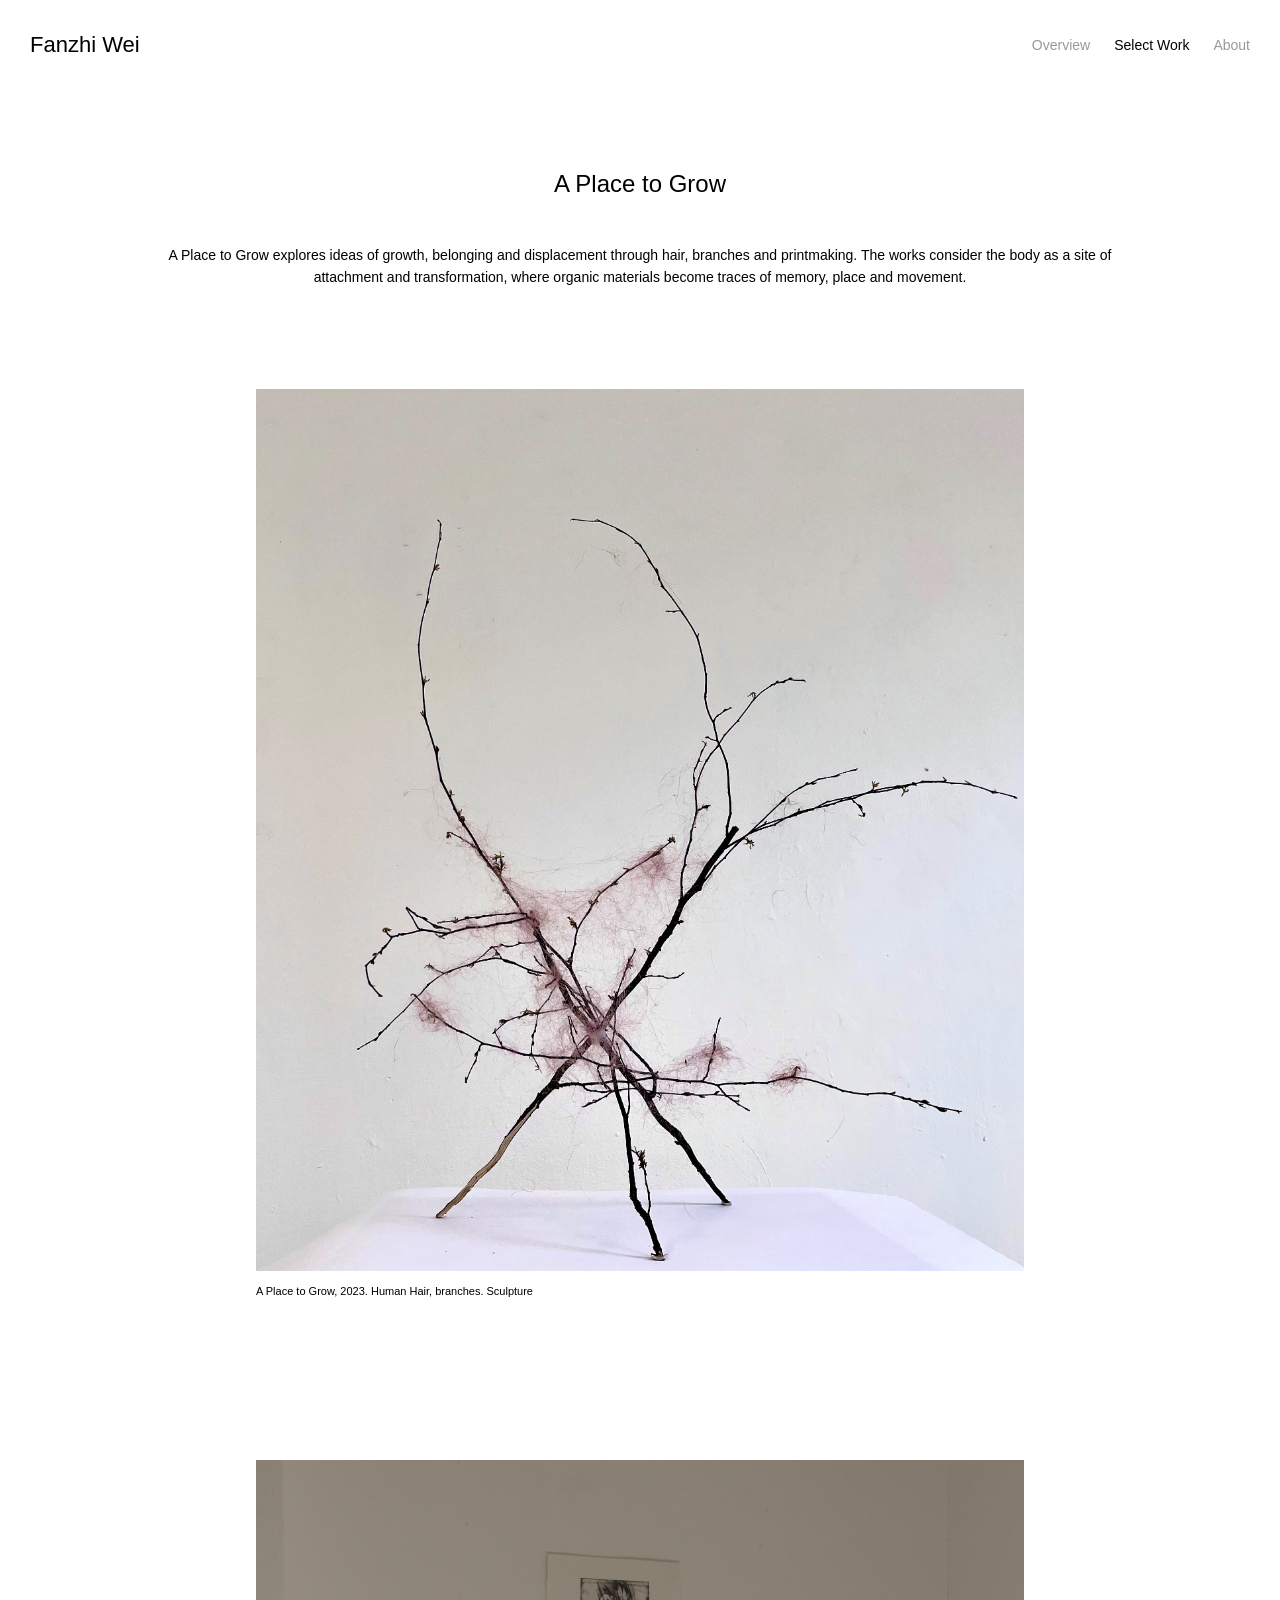
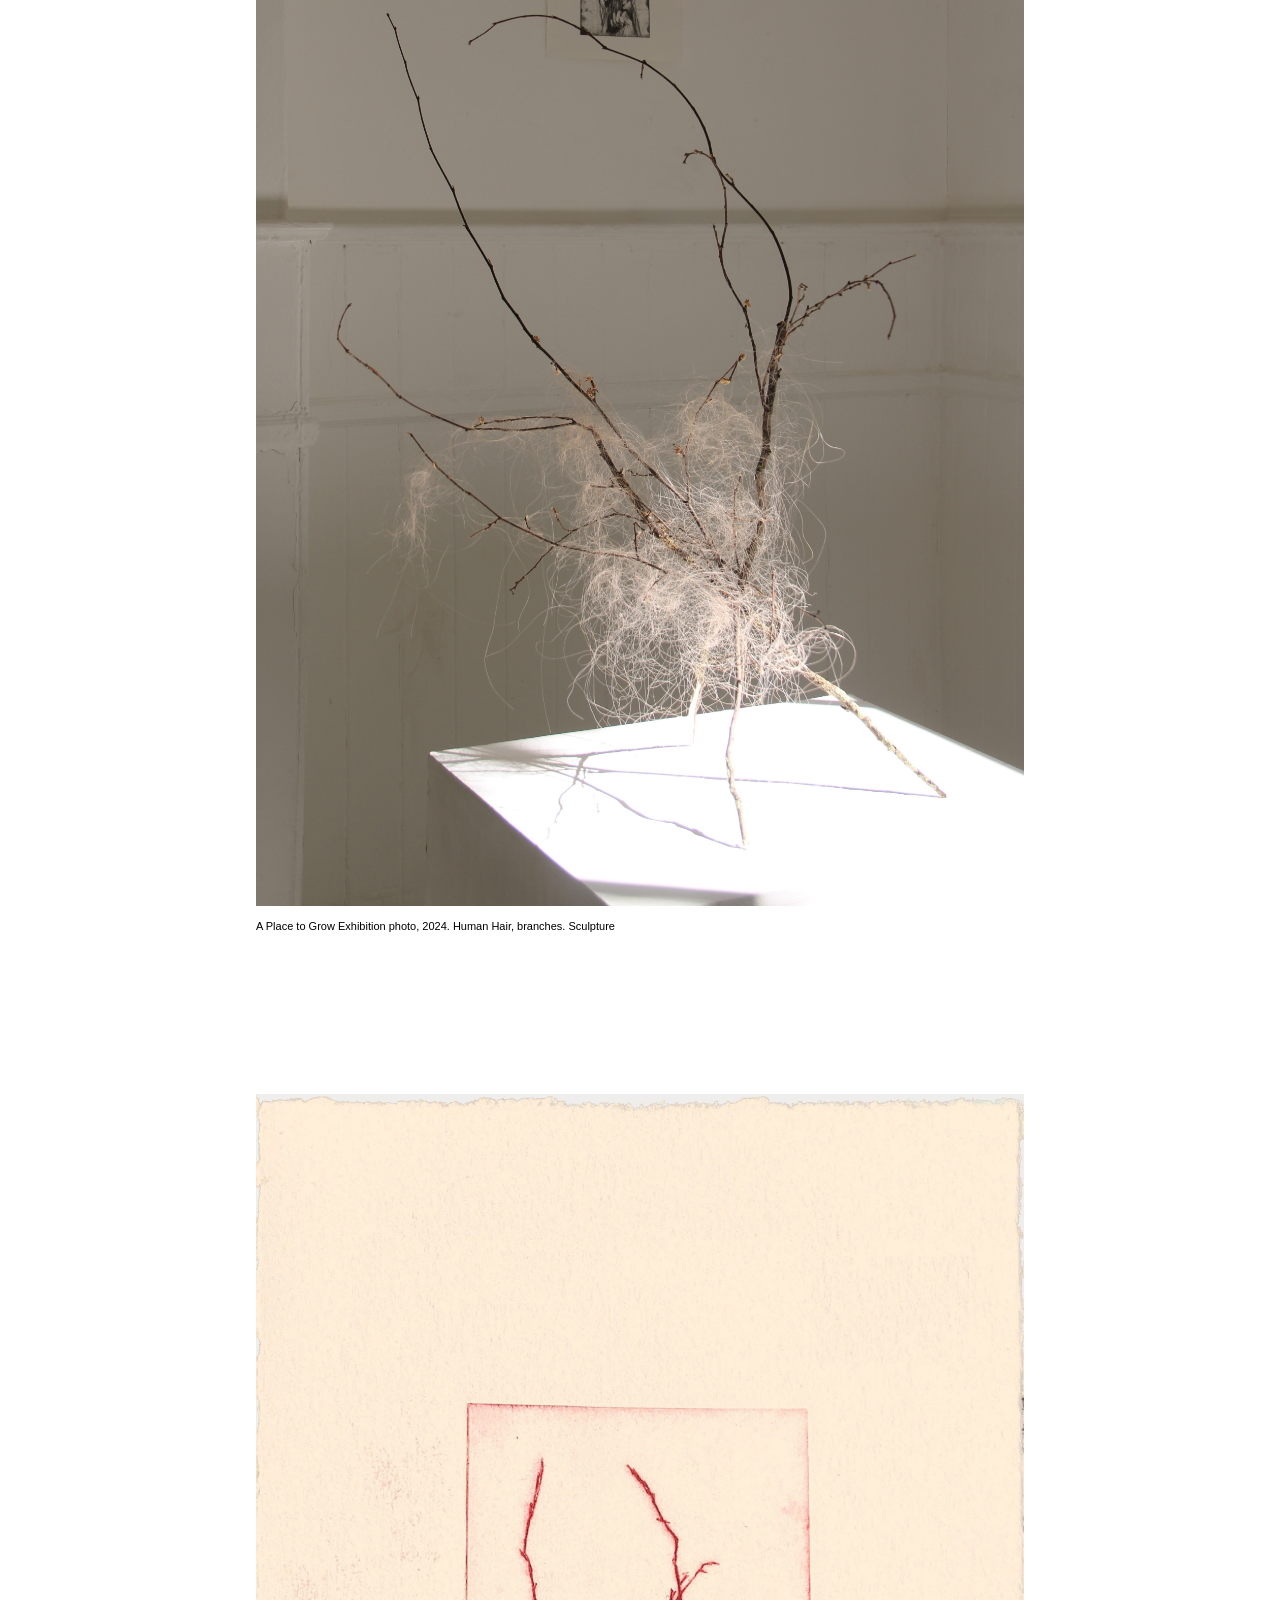
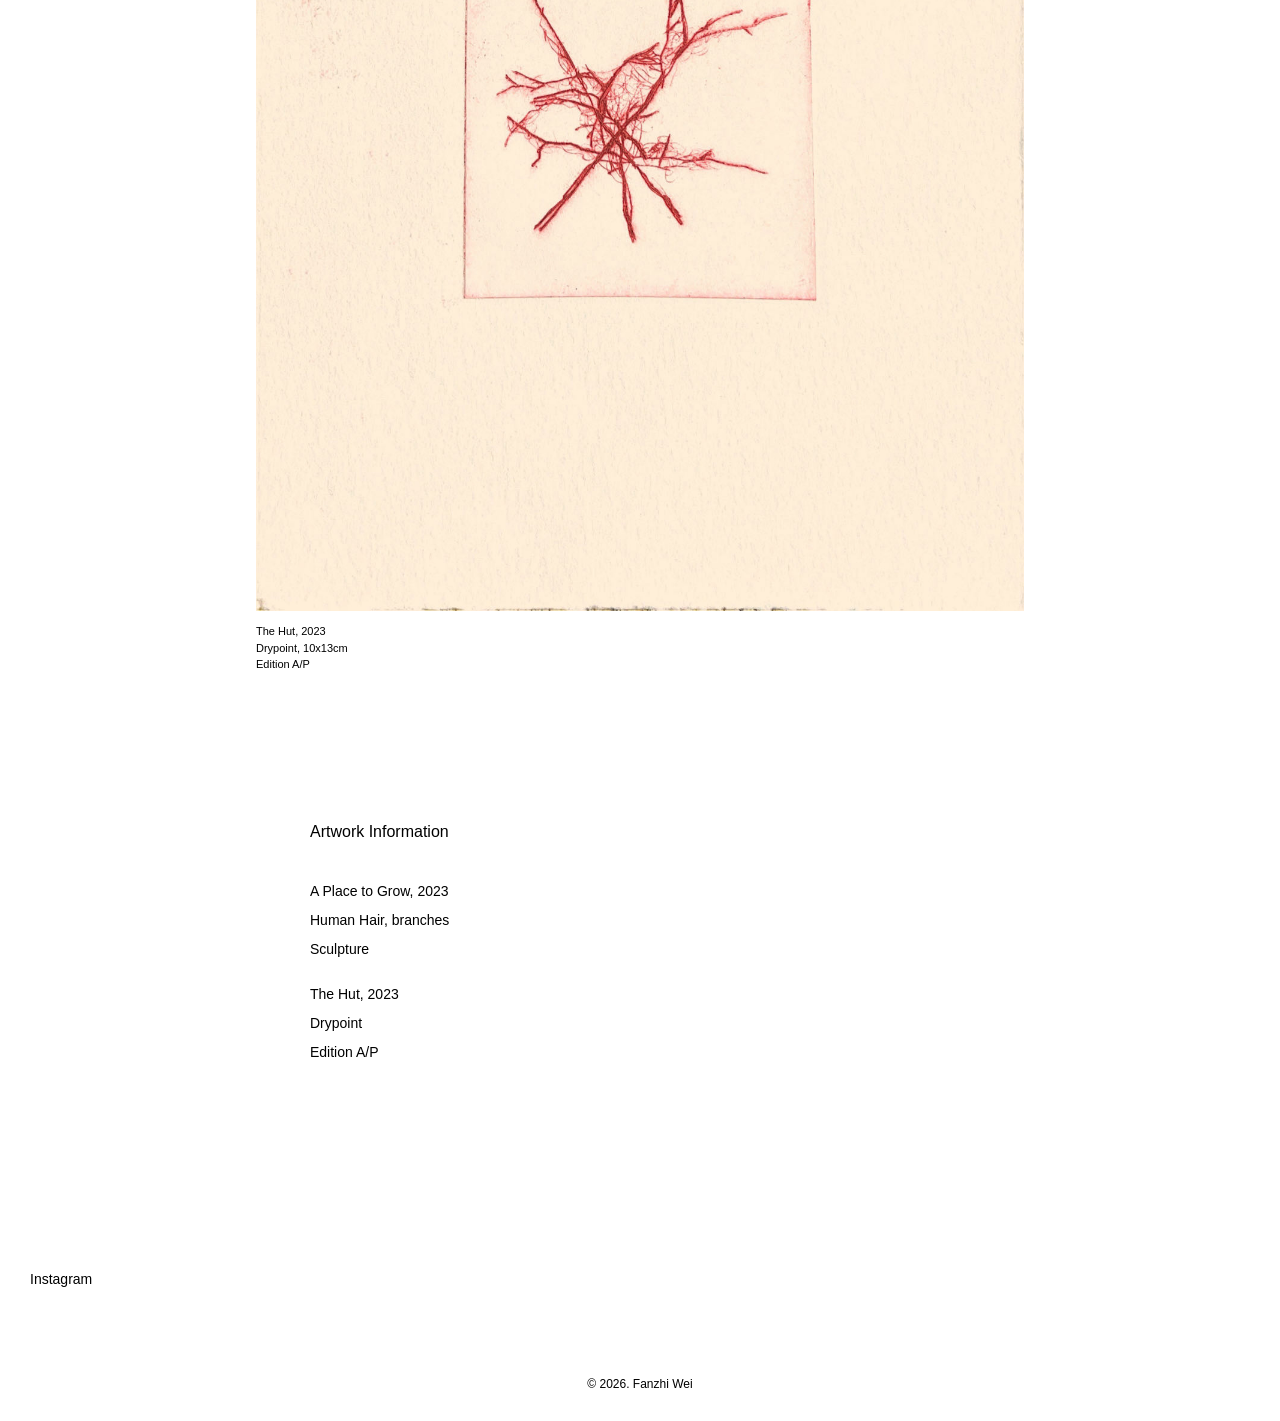
==== commit 4d5a4503: "Update link to select work page" ====
--- a/a-place-to-grow.html
+++ b/a-place-to-grow.html
@@ -35,9 +35,7 @@
 
             <div class="work-menu">
 
-                <a href="select-work.html" class="work-link">
-                    Select Work
-                </a>
+                <a href="selectwork.html" class="active">Select Work</a>
 
 
                 <div class="work-dropdown">
--- a/style.css
+++ b/style.css
@@ -69,9 +69,12 @@
 }
 
 .main-navigation a {
-    color: black;
+    color: #999;
     text-decoration: none;
     white-space: nowrap;
+}
+.main-navigation a.active {
+    color: black;
 }
 
 .main-navigation a:hover {
@@ -145,7 +148,7 @@
     position: relative;
 
     width: 100%;
-    height: calc(100vh - 90px);
+    height: 100vh;
 
     overflow: hidden;
 }
@@ -206,11 +209,11 @@
 .artwork-scroll {
     position: absolute;
 
-    top: 0;
+    top: 90px;
     left: 0;
 
     width: 100%;
-    height: 100%;
+    height: calc(100% - 90px);
 
     display: flex;
     align-items: center;
@@ -461,7 +464,7 @@
 
 
 .project-image figcaption {
-    width: 75vw;
+    width: 70vw;
 
     margin-top: 12px;
 
@@ -476,14 +479,14 @@
 
 
 .project-image:has(.portrait-image) figcaption {
-    width: 43vw;
+    width: 60vw;
 }
 
 
 .project-image img {
     display: block;
 
-    width: 75vw;
+    width: 70vw;
 
     height: auto;
 
@@ -492,7 +495,7 @@
 
 
 .project-image img.portrait-image {
-    width: 43vw;
+    width: 60vw;
 }
 
 
@@ -602,75 +605,66 @@
 
 
 .printmaking-category {
+    display: flex;
+
+    align-items: center;
+    justify-content: center;
+
+    min-width: 180px;
+    padding: 12px 24px;
+
+    border: 1px solid black;
+    border-radius: 30px;
+
     color: black;
-
     text-decoration: none;
 
     font-size: 18px;
+
+    transition: opacity 0.2s ease;
 }
 
 
 .printmaking-category:hover {
     opacity: 0.5;
-}
-
-
-/* =========================
-   Printmaking Artwork Images
-========================= */
-
-.project-images .project-image {
-    width: 45vw;
-    max-width: 600px;
-
-    margin: 0 auto;
-}
-
-.project-images .project-image img {
-    width: 100%;
-    height: auto;
-
-    display: block;
-}
-
-.project-images .project-image figcaption {
-    width: 100%;
-
-    text-align: left;
-
-    margin-top: 10px;
-
-    font-size: 12px;
-    line-height: 1.5;
-}
+}   
+
 
 
 /* =========================
    Material / Trace
-   Detail Image Grid
+   Detail Image Groups
 ========================= */
 
 .detail-image-grid {
     width: 70%;
 
-    margin-left: auto;
-    margin-right: auto;
+    margin: 0 auto;
+
+    display: flex;
+    flex-direction: column;
+
+    gap: 120px;
+}
+
+
+/* Two images in each group */
+
+.detail-image-pair {
+    width: 100%;
 
     display: grid;
-
-    grid-template-columns: repeat(2, 1fr);
+    grid-template-columns: repeat(2, minmax(0, 1fr));
 
     column-gap: 50px;
-    row-gap: 120px;
-
-    justify-content: center;
-}
-
+}
+
+
+/* Individual image */
 
 .detail-image {
-    width: 100% !important;
-
-    margin: 0 !important;
+    width: 100%;
+    margin: 0;
 }
 
 
@@ -678,14 +672,25 @@
     display: block;
 
     width: 100%;
-
     height: auto;
 
-    margin-left: auto;
-    margin-right: auto;
-}
-
-
+    object-fit: contain;
+}
+
+
+/* Information below each pair */
+
+.detail-caption {
+    width: 100%;
+
+    margin-top: 12px;
+
+    font-size: 11px;
+
+    line-height: 1.5;
+
+    text-align: left;
+}
 /* =========================
    Global Image Lightbox
 ========================= */
@@ -1352,30 +1357,7 @@
        Project Images
     ========================= */
 
-    .project-image {
-    width: 100%;
-    max-width: none;
-}
-
-.project-image img {
-    display: block;
-
-    width: 80vw;
-    max-width: 80vw;
-
-    height: auto;
-
-    object-fit: contain;
-}
-
-.project: 80vw;
-
-    margin-top: 10px;
-
-    font-size:-image figcaption {
-    width 10px;
-    line-height: 1.5;
-}.project-images {
+    .project-images {
         width: 100%;
 
         gap: 100px;
